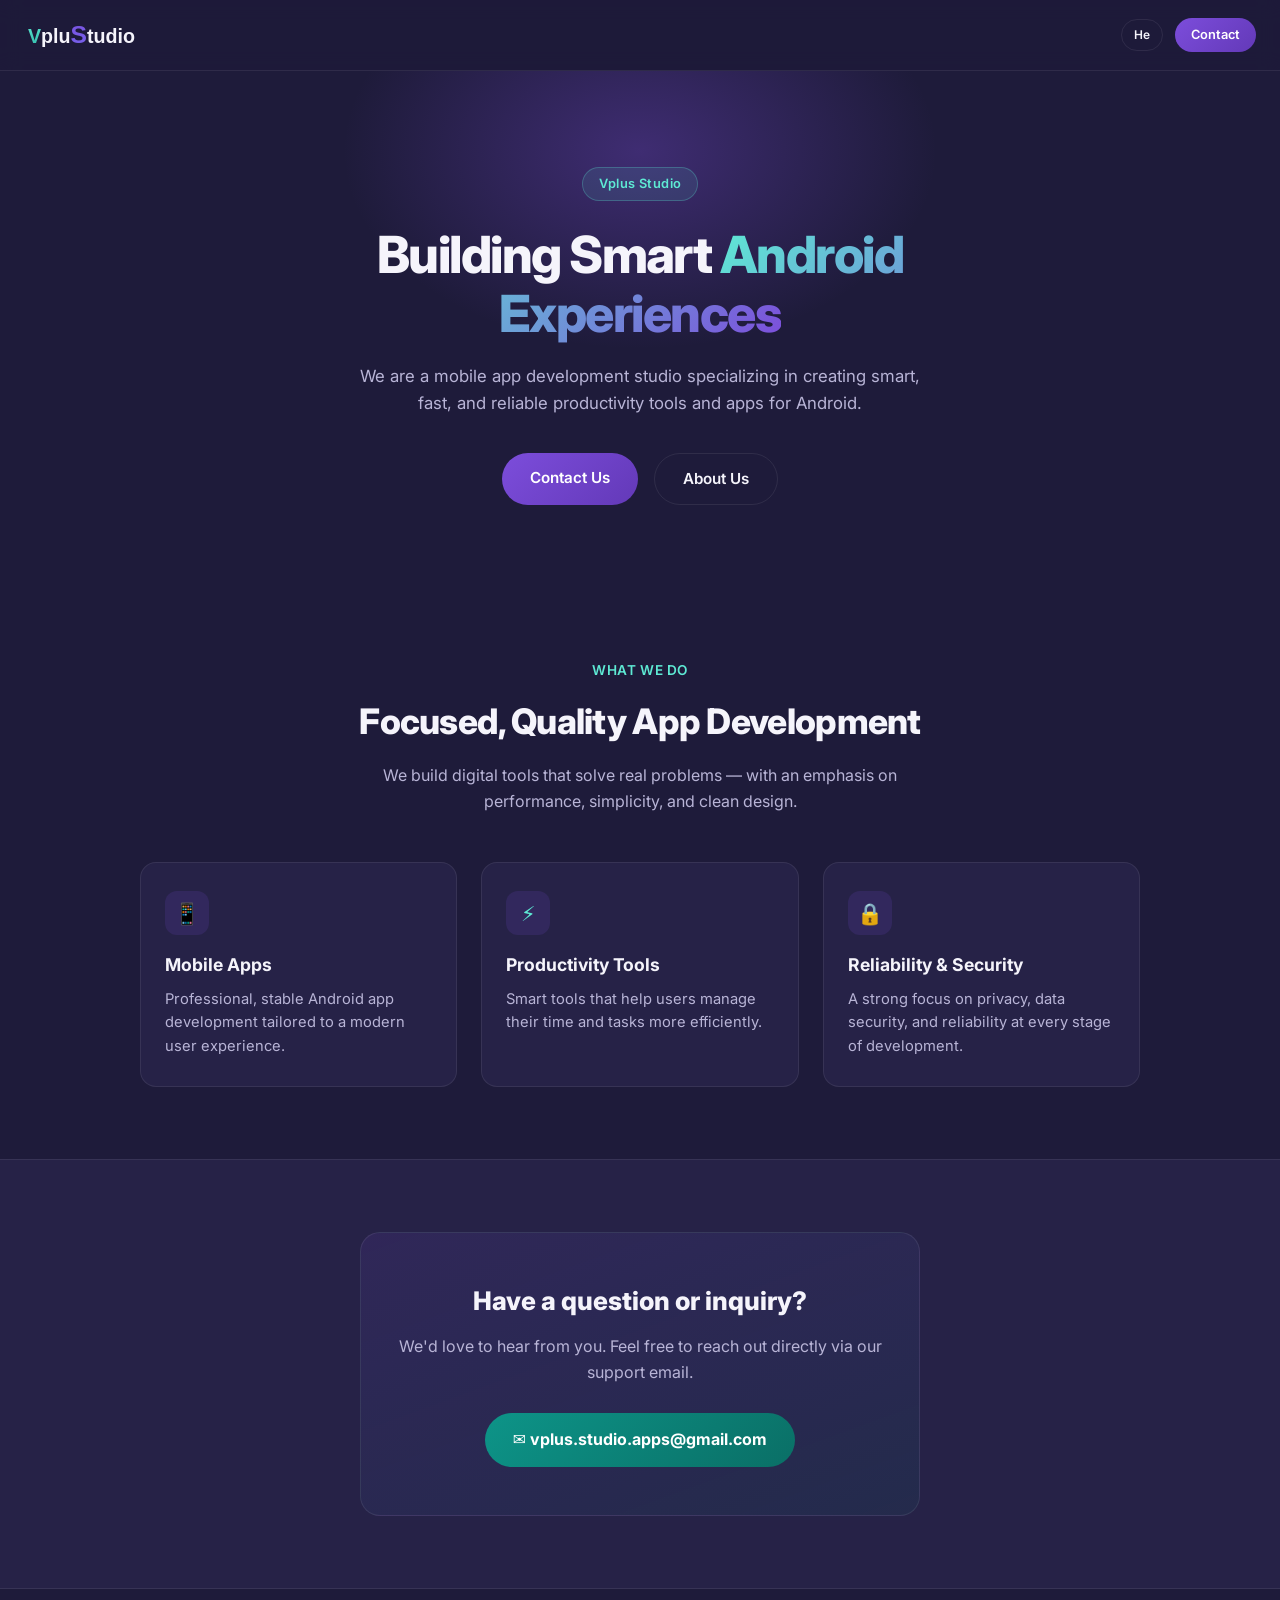
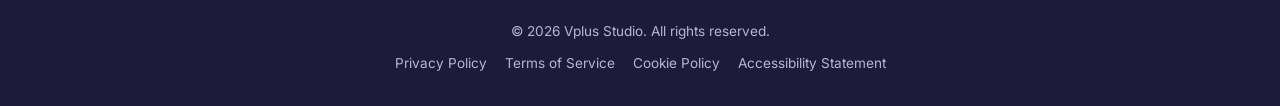
==== index.html @ 7bf59065 "fix: use ISO 639-1 two-letter code (He) for consistency with En Co-Authored-By: Claude Sonnet 5 <nor" ====
<!DOCTYPE html>
<html lang="en" dir="ltr">
<head>
<meta charset="UTF-8">
<meta name="viewport" content="width=device-width, initial-scale=1.0">
<title>Vplus Studio | Mobile App Development</title>
<meta name="description" content="Vplus Studio - We build smart, reliable Android apps and productivity tools.">
<link rel="manifest" href="manifest.json">
<meta name="theme-color" content="#1E1B3A">
<link rel="icon" type="image/png" sizes="192x192" href="icons/icon-192.png">
<link rel="preconnect" href="https://fonts.googleapis.com">
<link rel="preconnect" href="https://fonts.gstatic.com" crossorigin>
<link href="https://fonts.googleapis.com/css2?family=Inter:wght@400;500;600;700;800&display=swap" rel="stylesheet">
<style>
  :root {
    --bg: #1E1B3A;
    --bg-elevated: #262247;
    --accent-purple: #7c4ddb;
    --accent-teal: #0d9488;
    --accent-teal-light: #5eead4;
    --text-primary: #f5f4fb;
    --text-secondary: #b8b4d6;
    --border-color: rgba(255, 255, 255, 0.08);
  }

  * {
    margin: 0;
    padding: 0;
    box-sizing: border-box;
  }

  html {
    scroll-behavior: smooth;
  }

  body {
    font-family: 'Inter', system-ui, -apple-system, 'Segoe UI', Roboto, sans-serif;
    background-color: var(--bg);
    color: var(--text-primary);
    line-height: 1.6;
    -webkit-font-smoothing: antialiased;
  }

  a {
    color: inherit;
  }

  .container {
    max-width: 1100px;
    margin: 0 auto;
    padding: 0 24px;
  }

  /* Header */
  header {
    position: sticky;
    top: 0;
    z-index: 10;
    background-color: rgba(30, 27, 58, 0.85);
    backdrop-filter: blur(10px);
    border-bottom: 1px solid var(--border-color);
  }

  .header-inner {
    display: flex;
    align-items: center;
    justify-content: space-between;
    padding: 18px 24px;
  }

  .logo {
    display: flex;
    align-items: center;
  }

  .logo-img {
    display: block;
    height: 34px;
    width: auto;
  }

  nav {
    display: flex;
    align-items: center;
    gap: 12px;
  }

  nav a.nav-cta {
    display: inline-block;
    padding: 7px 16px;
    border-radius: 999px;
    background: linear-gradient(135deg, var(--accent-purple), #6339b8);
    color: #fff;
    font-weight: 600;
    font-size: 0.8rem;
    line-height: 1.5;
    text-decoration: none;
    transition: transform 0.15s ease, box-shadow 0.15s ease;
    white-space: nowrap;
  }

  nav a.nav-cta:hover {
    transform: translateY(-1px);
    box-shadow: 0 8px 20px rgba(124, 77, 219, 0.35);
  }

  .lang-toggle {
    padding: 6px 12px;
    border-radius: 999px;
    background: transparent;
    border: 1px solid var(--border-color);
    color: var(--text-primary);
    font-family: inherit;
    font-weight: 600;
    font-size: 0.75rem;
    line-height: 1.5;
    cursor: pointer;
    white-space: nowrap;
    transition: border-color 0.15s ease, color 0.15s ease;
  }

  .lang-toggle:hover {
    border-color: var(--accent-teal-light);
    color: var(--accent-teal-light);
  }

  /* Hero */
  .hero {
    padding: 96px 24px 80px;
    text-align: center;
    position: relative;
    overflow: hidden;
  }

  .hero::before {
    content: "";
    position: absolute;
    top: -120px;
    left: 50%;
    transform: translateX(-50%);
    width: 600px;
    height: 400px;
    background: radial-gradient(ellipse at center, rgba(124, 77, 219, 0.35), transparent 70%);
    pointer-events: none;
  }

  .hero-content {
    position: relative;
    max-width: 720px;
    margin: 0 auto;
  }

  .eyebrow {
    display: inline-block;
    padding: 6px 16px;
    border-radius: 999px;
    background: rgba(94, 234, 212, 0.1);
    border: 1px solid rgba(94, 234, 212, 0.25);
    color: var(--accent-teal-light);
    font-size: 0.8rem;
    font-weight: 600;
    letter-spacing: 0.03em;
    margin-bottom: 24px;
  }

  .hero h1 {
    font-size: clamp(2rem, 5vw, 3.2rem);
    font-weight: 800;
    letter-spacing: -0.03em;
    line-height: 1.15;
    margin-bottom: 20px;
  }

  .hero h1 .highlight {
    background: linear-gradient(135deg, var(--accent-teal-light), var(--accent-purple));
    -webkit-background-clip: text;
    background-clip: text;
    color: transparent;
  }

  .hero p {
    font-size: 1.05rem;
    color: var(--text-secondary);
    max-width: 560px;
    margin: 0 auto 36px;
  }

  .hero-actions {
    display: flex;
    justify-content: center;
    gap: 16px;
    flex-wrap: wrap;
  }

  .btn {
    display: inline-block;
    padding: 13px 28px;
    border-radius: 999px;
    font-weight: 600;
    font-size: 0.95rem;
    text-decoration: none;
    transition: transform 0.15s ease, box-shadow 0.15s ease, background-color 0.15s ease;
  }

  .btn-primary {
    background: linear-gradient(135deg, var(--accent-purple), #6339b8);
    color: #fff;
  }

  .btn-primary:hover {
    transform: translateY(-2px);
    box-shadow: 0 10px 24px rgba(124, 77, 219, 0.4);
  }

  .btn-secondary {
    background: transparent;
    color: var(--text-primary);
    border: 1px solid var(--border-color);
  }

  .btn-secondary:hover {
    border-color: var(--accent-teal-light);
    color: var(--accent-teal-light);
  }

  /* Sections */
  section {
    padding: 72px 24px;
  }

  .section-header {
    text-align: center;
    max-width: 600px;
    margin: 0 auto 48px;
  }

  .section-header .tag {
    color: var(--accent-teal-light);
    font-weight: 600;
    font-size: 0.85rem;
    letter-spacing: 0.04em;
    text-transform: uppercase;
  }

  .section-header h2 {
    font-size: clamp(1.6rem, 3.5vw, 2.2rem);
    font-weight: 800;
    letter-spacing: -0.02em;
    margin-top: 10px;
  }

  .section-header p {
    color: var(--text-secondary);
    margin-top: 14px;
  }

  /* Features / About */
  .features-grid {
    display: grid;
    grid-template-columns: repeat(3, 1fr);
    gap: 24px;
    max-width: 1000px;
    margin: 0 auto;
  }

  .feature-card {
    background: var(--bg-elevated);
    border: 1px solid var(--border-color);
    border-radius: 16px;
    padding: 28px 24px;
    transition: transform 0.2s ease, border-color 0.2s ease;
  }

  .feature-card:hover {
    transform: translateY(-4px);
    border-color: rgba(124, 77, 219, 0.4);
  }

  .feature-icon {
    width: 44px;
    height: 44px;
    border-radius: 12px;
    display: flex;
    align-items: center;
    justify-content: center;
    background: rgba(124, 77, 219, 0.15);
    color: var(--accent-teal-light);
    font-size: 1.3rem;
    margin-bottom: 16px;
  }

  .feature-card h3 {
    font-size: 1.1rem;
    font-weight: 700;
    margin-bottom: 8px;
  }

  .feature-card p {
    color: var(--text-secondary);
    font-size: 0.92rem;
  }

  /* Contact */
  .contact {
    background: var(--bg-elevated);
    border-top: 1px solid var(--border-color);
    border-bottom: 1px solid var(--border-color);
  }

  .contact-card {
    max-width: 560px;
    margin: 0 auto;
    text-align: center;
    background: linear-gradient(160deg, rgba(124, 77, 219, 0.12), rgba(13, 148, 136, 0.08));
    border: 1px solid var(--border-color);
    border-radius: 20px;
    padding: 48px 32px;
  }

  .contact-card h2 {
    font-size: 1.6rem;
    font-weight: 800;
    margin-bottom: 12px;
  }

  .contact-card p {
    color: var(--text-secondary);
    margin-bottom: 28px;
  }

  .email-link {
    display: inline-flex;
    align-items: center;
    justify-content: center;
    gap: 10px;
    max-width: 100%;
    padding: 14px 28px;
    border-radius: 999px;
    background: linear-gradient(135deg, var(--accent-teal), #0a6f66);
    color: #fff;
    font-weight: 700;
    font-size: 1rem;
    text-decoration: none;
    text-align: center;
    direction: ltr;
    unicode-bidi: isolate;
    overflow-wrap: anywhere;
    transition: transform 0.15s ease, box-shadow 0.15s ease;
  }

  .email-link:hover {
    transform: translateY(-2px);
    box-shadow: 0 10px 24px rgba(13, 148, 136, 0.4);
  }

  /* Footer */
  footer {
    padding: 32px 24px;
    text-align: center;
    color: var(--text-secondary);
    font-size: 0.85rem;
  }

  footer .footer-links {
    margin-top: 10px;
    display: flex;
    justify-content: center;
    gap: 18px;
    flex-wrap: wrap;
  }

  footer a {
    color: var(--text-secondary);
    text-decoration: none;
  }

  footer a:hover {
    color: var(--accent-teal-light);
  }

  /* Mobile */
  @media (max-width: 720px) {
    .features-grid {
      grid-template-columns: 1fr;
    }

    .hero {
      padding: 72px 20px 56px;
    }

    section {
      padding: 56px 20px;
    }

    .contact-card {
      padding: 36px 22px;
    }
  }

  @media (max-width: 400px) {
    .header-inner {
      flex-direction: column;
      align-items: center;
      gap: 10px;
      padding: 14px 16px;
    }

    .logo-img {
      height: 42px;
    }
  }
</style>
</head>
<body>

  <header>
    <div class="header-inner">
      <div class="logo">
        <img class="logo-img" src="assets/vplus-studio-wordmark-dark.svg" alt="Vplus Studio">
      </div>
      <nav>
        <button type="button" class="lang-toggle" id="langToggle" onclick="toggleLang()">He</button>
        <a class="nav-cta" data-i18n="navCta" href="mailto:vplus.studio.apps@gmail.com">Contact</a>
      </nav>
    </div>
  </header>

  <main>
    <section class="hero">
      <div class="hero-content">
        <span class="eyebrow" data-i18n="heroEyebrow">Vplus Studio</span>
        <h1><span data-i18n="heroTitleStart">Building Smart</span> <span class="highlight" data-i18n="heroTitleHighlight">Android Experiences</span></h1>
        <p data-i18n="heroText">
          We are a mobile app development studio specializing in creating smart, fast,
          and reliable productivity tools and apps for Android.
        </p>
        <div class="hero-actions">
          <a class="btn btn-primary" data-i18n="heroPrimaryBtn" href="mailto:vplus.studio.apps@gmail.com">Contact Us</a>
          <a class="btn btn-secondary" data-i18n="heroSecondaryBtn" href="#about">About Us</a>
        </div>
      </div>
    </section>

    <section id="about">
      <div class="section-header">
        <span class="tag" data-i18n="aboutTag">What We Do</span>
        <h2 data-i18n="aboutTitle">Focused, Quality App Development</h2>
        <p data-i18n="aboutText">We build digital tools that solve real problems — with an emphasis on performance, simplicity, and clean design.</p>
      </div>
      <div class="features-grid">
        <div class="feature-card">
          <div class="feature-icon">📱</div>
          <h3 data-i18n="feature1Title">Mobile Apps</h3>
          <p data-i18n="feature1Text">Professional, stable Android app development tailored to a modern user experience.</p>
        </div>
        <div class="feature-card">
          <div class="feature-icon">⚡</div>
          <h3 data-i18n="feature2Title">Productivity Tools</h3>
          <p data-i18n="feature2Text">Smart tools that help users manage their time and tasks more efficiently.</p>
        </div>
        <div class="feature-card">
          <div class="feature-icon">🔒</div>
          <h3 data-i18n="feature3Title">Reliability &amp; Security</h3>
          <p data-i18n="feature3Text">A strong focus on privacy, data security, and reliability at every stage of development.</p>
        </div>
      </div>
    </section>

    <section class="contact" id="contact">
      <div class="contact-card">
        <h2 data-i18n="contactTitle">Have a question or inquiry?</h2>
        <p data-i18n="contactText">We'd love to hear from you. Feel free to reach out directly via our support email.</p>
        <a class="email-link" href="mailto:vplus.studio.apps@gmail.com">
          ✉️ vplus.studio.apps@gmail.com
        </a>
      </div>
    </section>
  </main>

  <footer>
    <div data-i18n="footerText">© 2026 Vplus Studio. All rights reserved.</div>
    <div class="footer-links">
      <a data-i18n="footerPrivacy" data-href-en="docs/legal/en/privacy-policy.html" data-href-he="docs/legal/privacy-policy.html" href="docs/legal/en/privacy-policy.html">Privacy Policy</a>
      <a data-i18n="footerTerms" data-href-en="docs/legal/en/terms-of-service.html" data-href-he="docs/legal/terms-of-service.html" href="docs/legal/en/terms-of-service.html">Terms of Service</a>
      <a data-i18n="footerCookies" data-href-en="docs/legal/en/cookie-policy.html" data-href-he="docs/legal/cookie-policy.html" href="docs/legal/en/cookie-policy.html">Cookie Policy</a>
      <a data-i18n="footerAccessibility" data-href-en="docs/legal/en/accessibility-statement.html" data-href-he="docs/legal/accessibility-statement.html" href="docs/legal/en/accessibility-statement.html">Accessibility Statement</a>
    </div>
  </footer>

  <script>
    (function () {
      var translations = {
        en: {
          navCta: "Contact",
          heroEyebrow: "Vplus Studio",
          heroTitleStart: "Building Smart",
          heroTitleHighlight: "Android Experiences",
          heroText: "We are a mobile app development studio specializing in creating smart, fast, and reliable productivity tools and apps for Android.",
          heroPrimaryBtn: "Contact Us",
          heroSecondaryBtn: "About Us",
          aboutTag: "What We Do",
          aboutTitle: "Focused, Quality App Development",
          aboutText: "We build digital tools that solve real problems — with an emphasis on performance, simplicity, and clean design.",
          feature1Title: "Mobile Apps",
          feature1Text: "Professional, stable Android app development tailored to a modern user experience.",
          feature2Title: "Productivity Tools",
          feature2Text: "Smart tools that help users manage their time and tasks more efficiently.",
          feature3Title: "Reliability & Security",
          feature3Text: "A strong focus on privacy, data security, and reliability at every stage of development.",
          contactTitle: "Have a question or inquiry?",
          contactText: "We'd love to hear from you. Feel free to reach out directly via our support email.",
          footerText: "© 2026 Vplus Studio. All rights reserved.",
          footerPrivacy: "Privacy Policy",
          footerTerms: "Terms of Service",
          footerCookies: "Cookie Policy",
          footerAccessibility: "Accessibility Statement",
          langToggleLabel: "He"
        },
        he: {
          navCta: "צור קשר",
          heroEyebrow: "Vplus Studio",
          heroTitleStart: "בונים חוויות",
          heroTitleHighlight: "אנדרואיד חכמות",
          heroText: "אנחנו סטודיו פיתוח אפליקציות המתמחה ביצירת אפליקציות מובייל וכלי פרודוקטיביות חכמים, מהירים ואמינים עבור מערכת Android.",
          heroPrimaryBtn: "דברו איתנו",
          heroSecondaryBtn: "קצת עלינו",
          aboutTag: "מה אנחנו עושים",
          aboutTitle: "פיתוח אפליקציות ממוקד ואיכותי",
          aboutText: "אנחנו בונים כלים דיגיטליים שפותרים בעיות אמיתיות - בדגש על ביצועים, פשטות ועיצוב נקי.",
          feature1Title: "אפליקציות מובייל",
          feature1Text: "פיתוח אפליקציות Android מקצועיות, יציבות ומותאמות לחוויית משתמש מודרנית.",
          feature2Title: "כלי פרודוקטיביות",
          feature2Text: "כלים חכמים שעוזרים למשתמשים לנהל את הזמן והמשימות שלהם בצורה יעילה יותר.",
          feature3Title: "אמינות ואבטחה",
          feature3Text: "שימת דגש על פרטיות, אבטחת מידע ואמינות בכל שלב בפיתוח המוצר.",
          contactTitle: "יש לכם שאלה או פנייה?",
          contactText: "נשמח לשמוע מכם. ניתן לפנות אלינו ישירות במייל התמיכה שלנו.",
          footerText: "© 2026 Vplus Studio. All rights reserved.",
          footerPrivacy: "מדיניות פרטיות",
          footerTerms: "תנאי שימוש",
          footerCookies: "מדיניות עוגיות",
          footerAccessibility: "הצהרת נגישות",
          langToggleLabel: "En"
        }
      };

      function applyLang(lang) {
        var dict = translations[lang] || translations.en;
        document.documentElement.lang = lang;
        document.documentElement.dir = lang === "he" ? "rtl" : "ltr";
        document.documentElement.setAttribute("data-current-lang", lang);

        document.querySelectorAll("[data-i18n]").forEach(function (el) {
          var key = el.getAttribute("data-i18n");
          if (dict[key] !== undefined) {
            el.textContent = dict[key];
          }
        });

        document.querySelectorAll("[data-href-en][data-href-he]").forEach(function (el) {
          el.setAttribute("href", el.getAttribute(lang === "he" ? "data-href-he" : "data-href-en"));
        });

        var toggleBtn = document.getElementById("langToggle");
        if (toggleBtn) {
          toggleBtn.textContent = dict.langToggleLabel;
        }

        try {
          localStorage.setItem("vplus-lang", lang);
        } catch (e) {}
      }

      function getInitialLang() {
        try {
          var saved = localStorage.getItem("vplus-lang");
          if (saved === "en" || saved === "he") return saved;
        } catch (e) {}
        return "en";
      }

      window.toggleLang = function () {
        var current = document.documentElement.getAttribute("data-current-lang") || "en";
        applyLang(current === "en" ? "he" : "en");
      };

      applyLang(getInitialLang());
    })();
  </script>

</body>
</html>
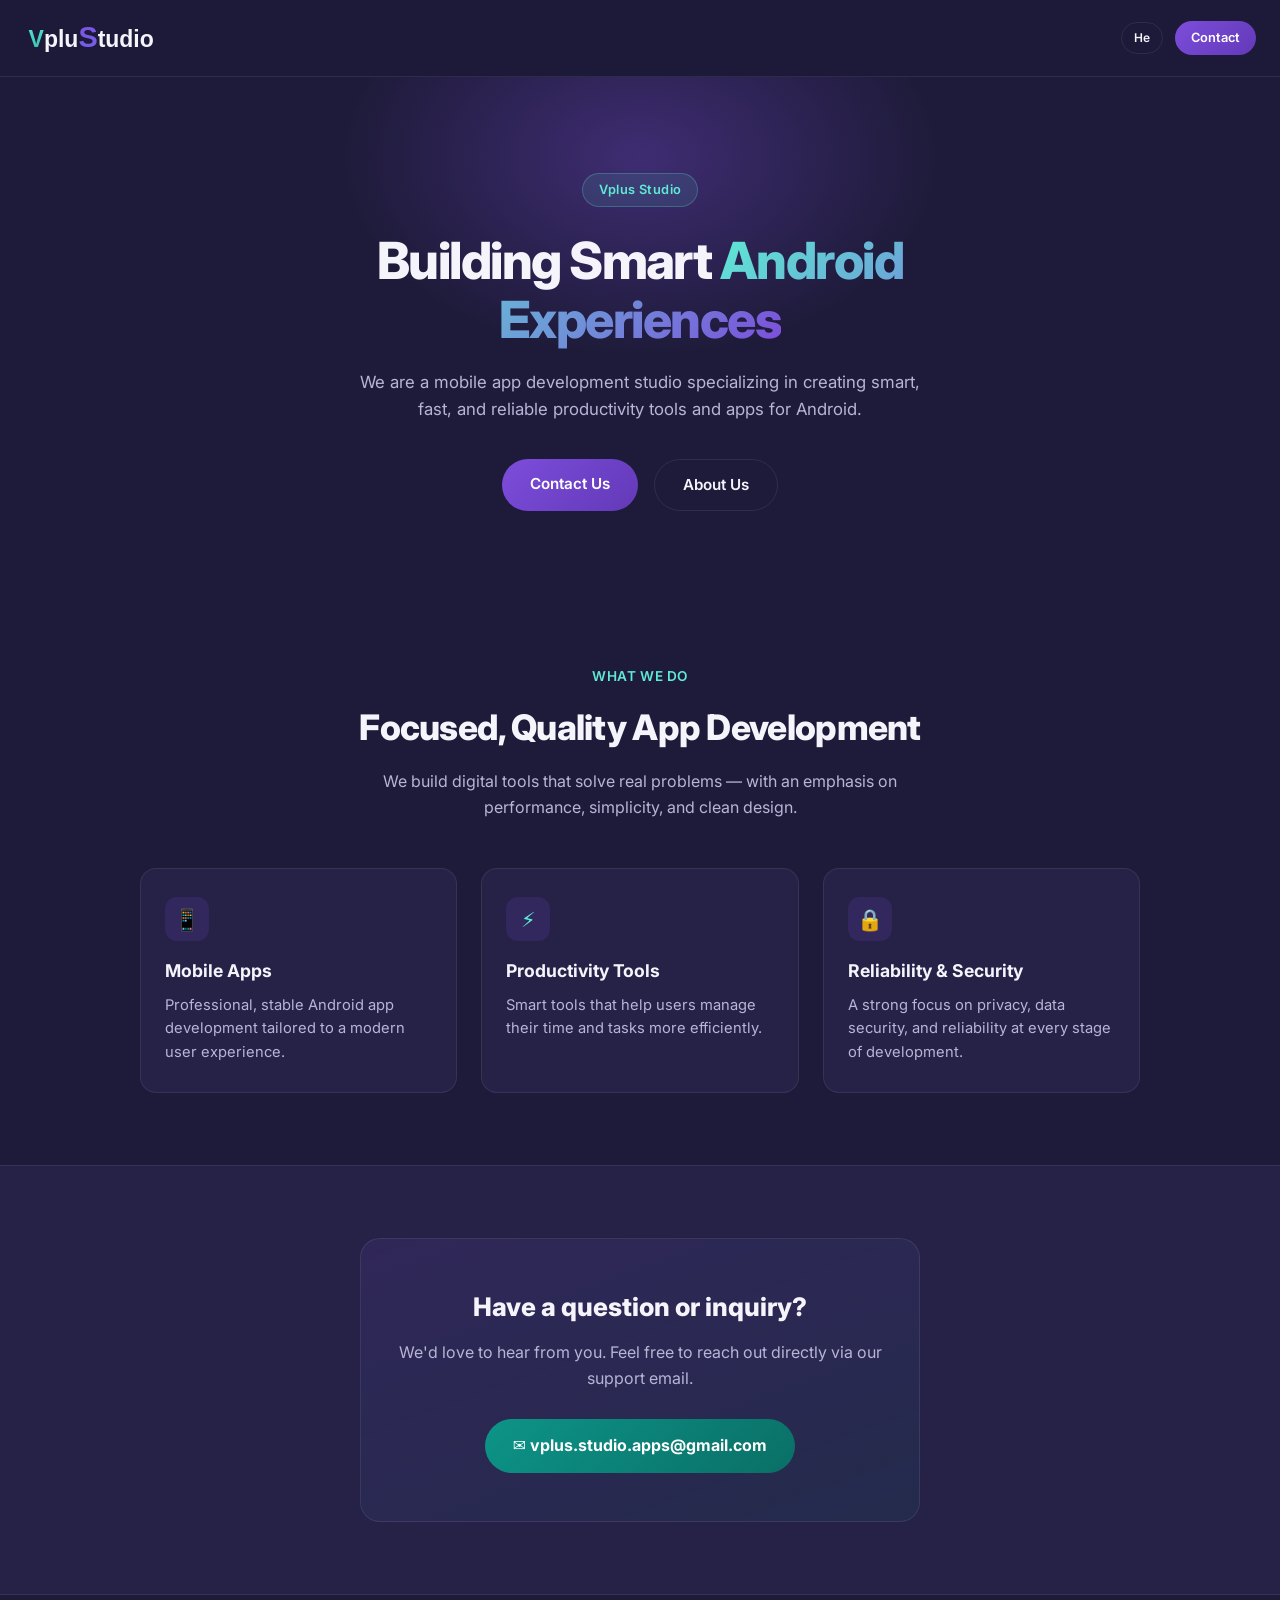
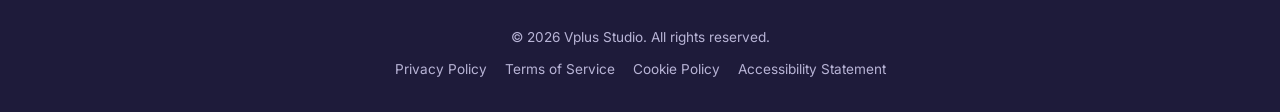
==== commit 43d26c2a: "feat: enlarge header logo further for stronger brand presence Co-Authored-By: Claude Sonnet 5 <norep" ====
--- a/index.html
+++ b/index.html
@@ -75,7 +75,7 @@
 
   .logo-img {
     display: block;
-    height: 34px;
+    height: 40px;
     width: auto;
   }
 
@@ -406,7 +406,7 @@
     }
 
     .logo-img {
-      height: 42px;
+      height: 50px;
     }
   }
 </style>
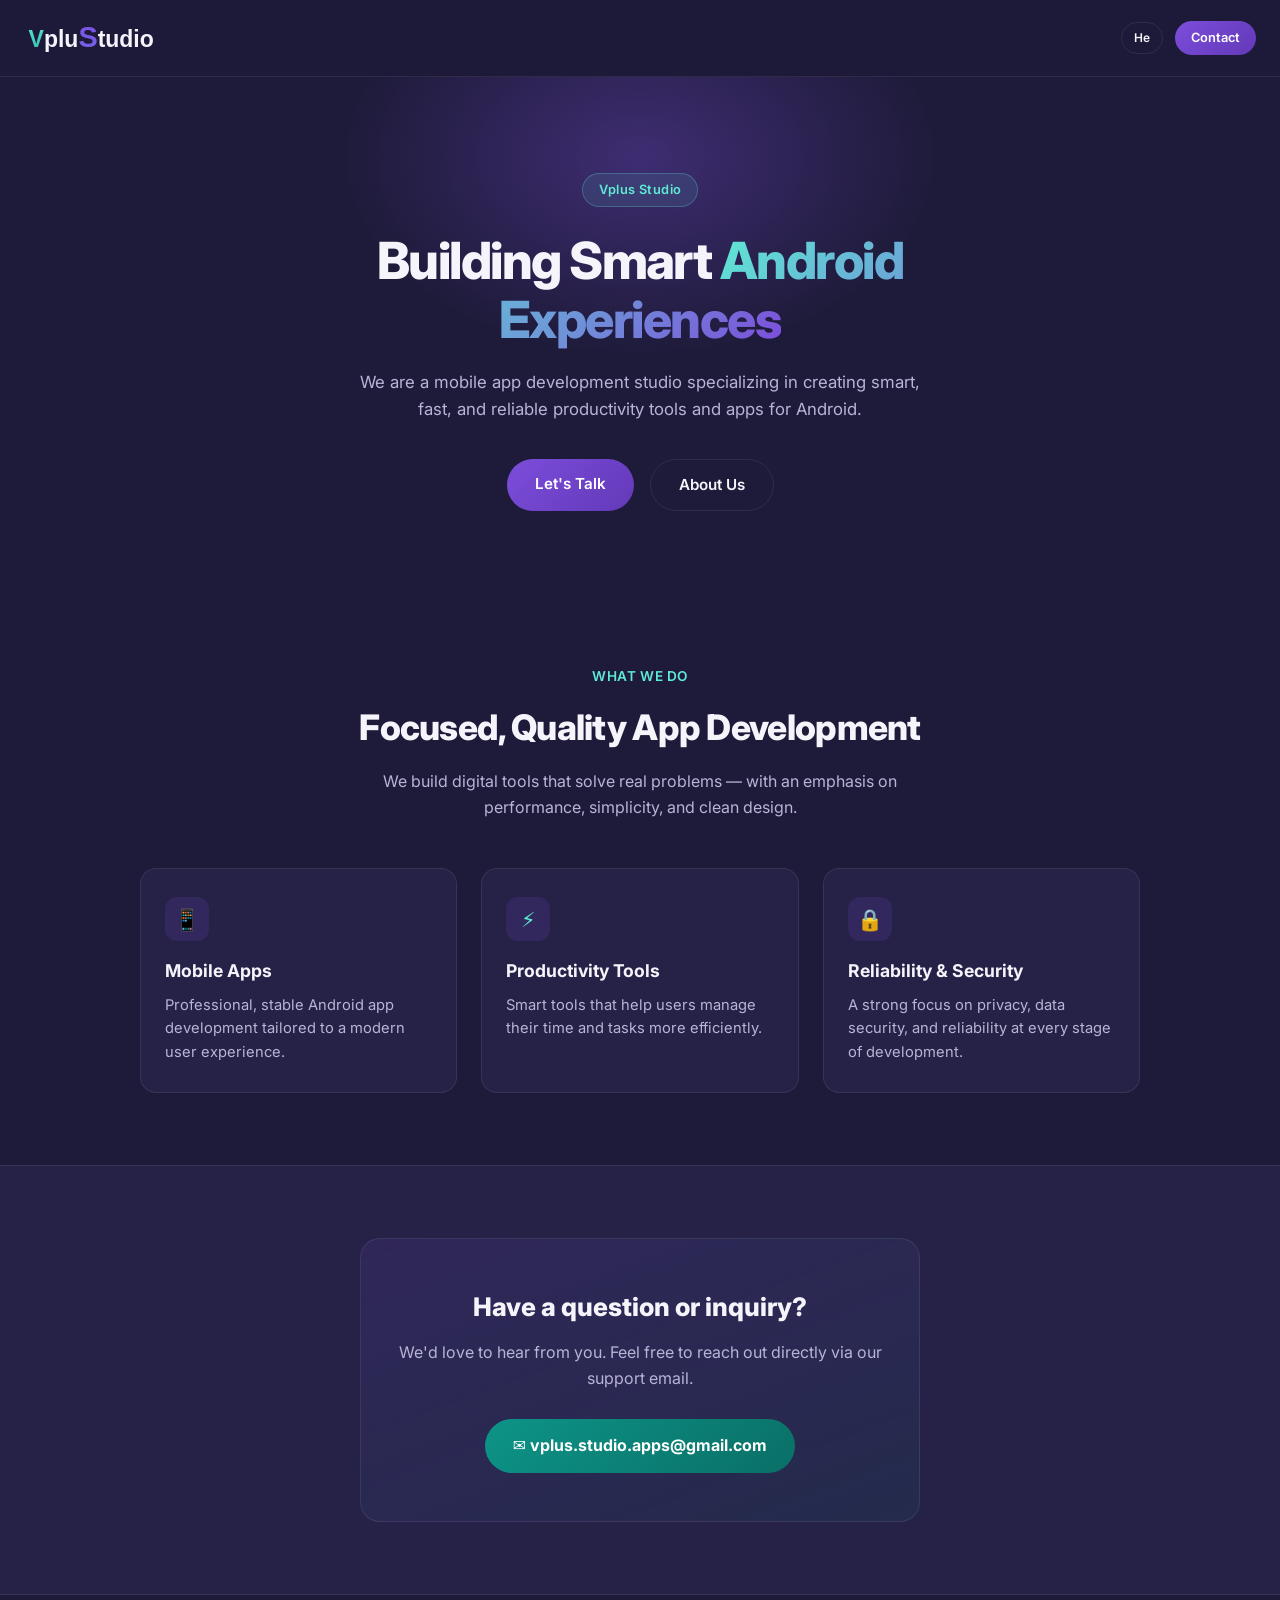
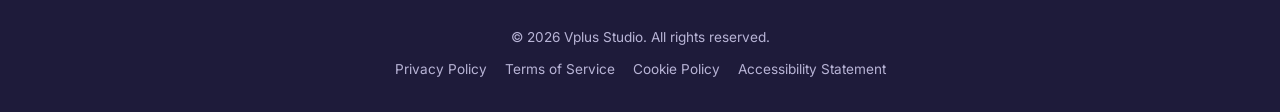
==== commit c9cf3bec: "fix: differentiate hero CTA text from header nav button in English Co-Authored-By: Claude Sonnet 5 <" ====
--- a/index.html
+++ b/index.html
@@ -435,7 +435,7 @@
           and reliable productivity tools and apps for Android.
         </p>
         <div class="hero-actions">
-          <a class="btn btn-primary" data-i18n="heroPrimaryBtn" href="mailto:vplus.studio.apps@gmail.com">Contact Us</a>
+          <a class="btn btn-primary" data-i18n="heroPrimaryBtn" href="mailto:vplus.studio.apps@gmail.com">Let's Talk</a>
           <a class="btn btn-secondary" data-i18n="heroSecondaryBtn" href="#about">About Us</a>
         </div>
       </div>
@@ -496,7 +496,7 @@
           heroTitleStart: "Building Smart",
           heroTitleHighlight: "Android Experiences",
           heroText: "We are a mobile app development studio specializing in creating smart, fast, and reliable productivity tools and apps for Android.",
-          heroPrimaryBtn: "Contact Us",
+          heroPrimaryBtn: "Let's Talk",
           heroSecondaryBtn: "About Us",
           aboutTag: "What We Do",
           aboutTitle: "Focused, Quality App Development",
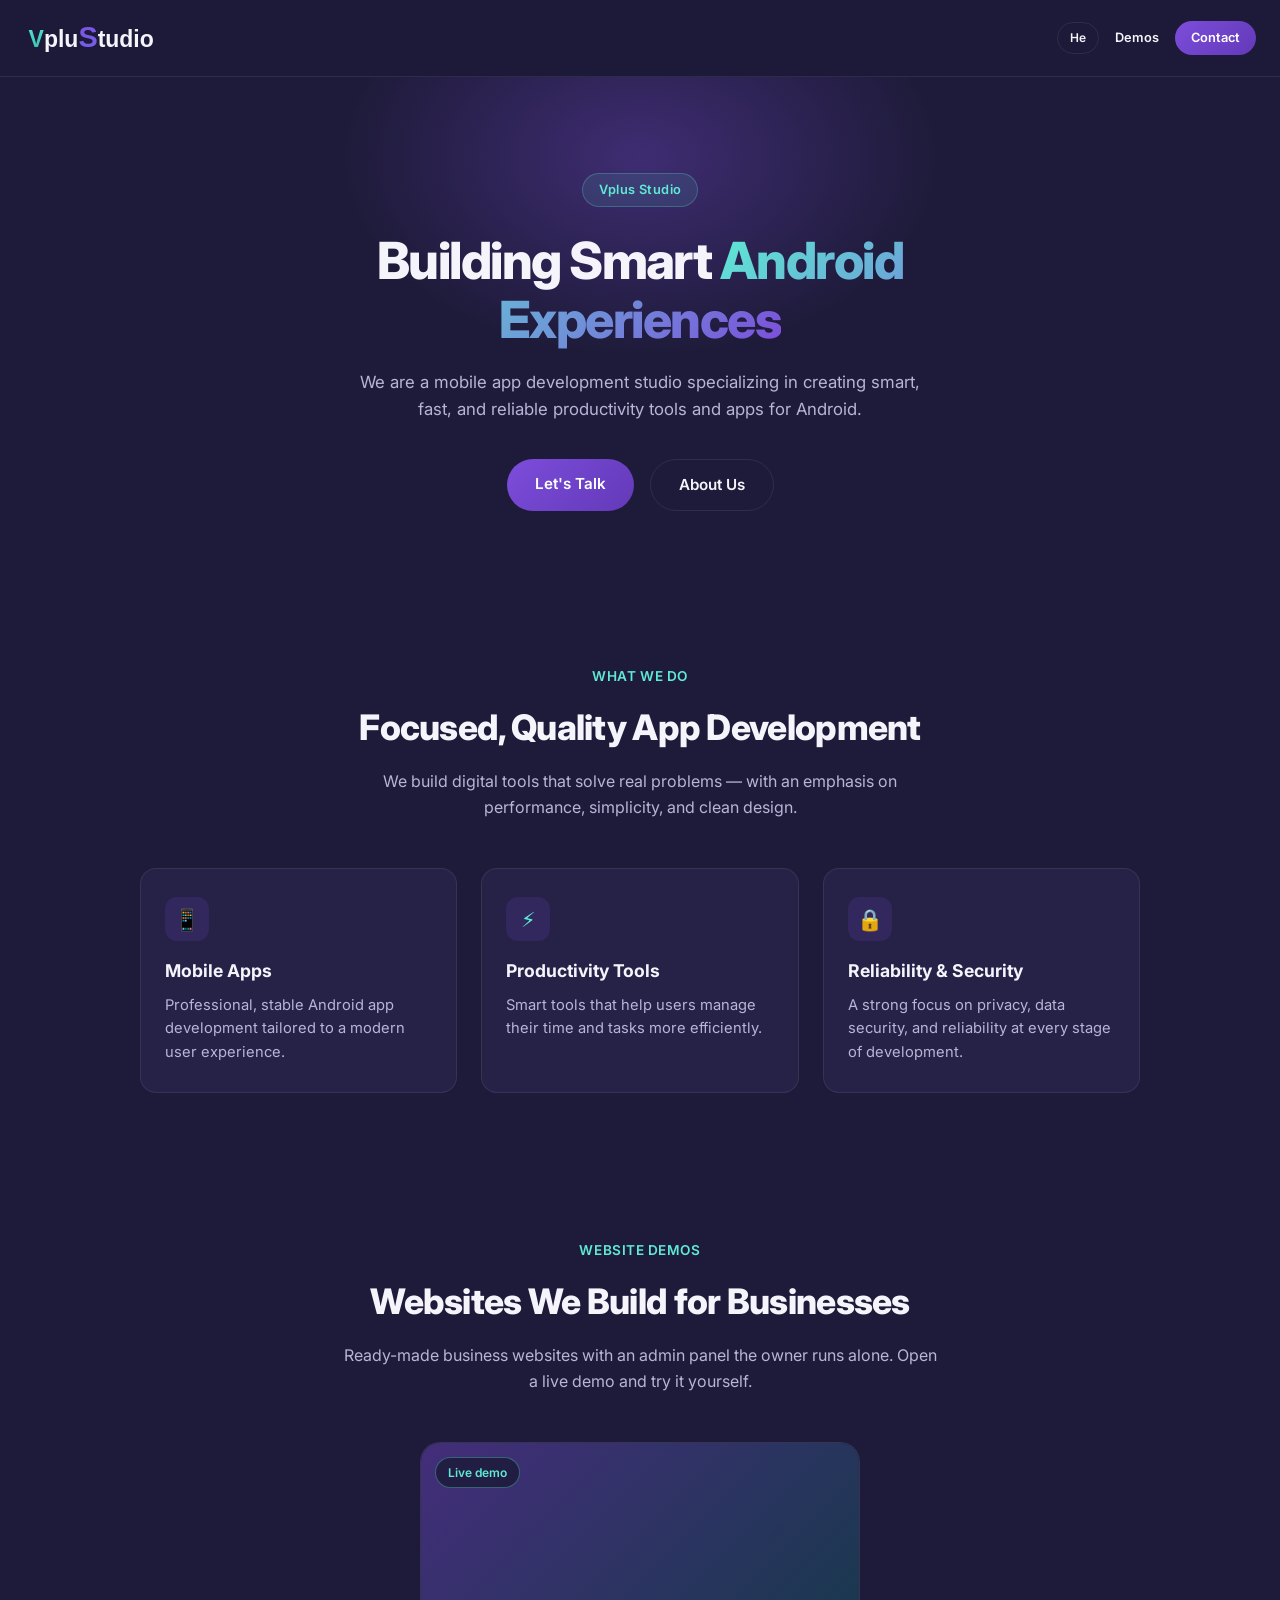
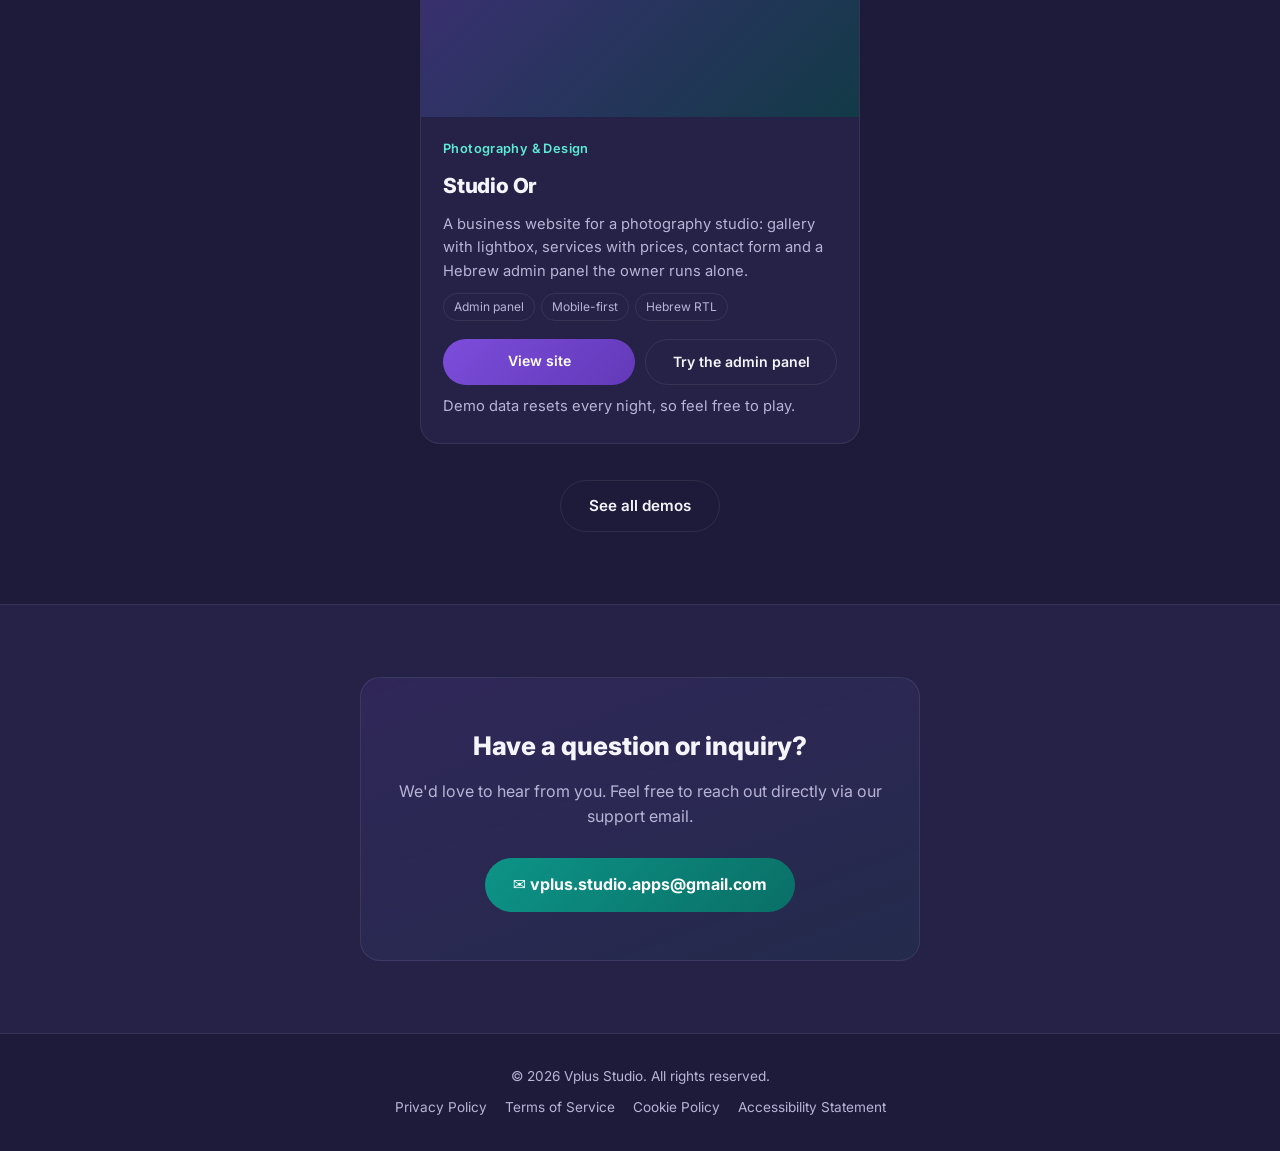
==== commit effa2103: "feat: add website demos page and homepage demos section - demos.html (/demos): bilingual page listin" ====
--- a/index.html
+++ b/index.html
@@ -11,405 +11,8 @@
 <link rel="preconnect" href="https://fonts.googleapis.com">
 <link rel="preconnect" href="https://fonts.gstatic.com" crossorigin>
 <link href="https://fonts.googleapis.com/css2?family=Inter:wght@400;500;600;700;800&display=swap" rel="stylesheet">
-<style>
-  :root {
-    --bg: #1E1B3A;
-    --bg-elevated: #262247;
-    --accent-purple: #7c4ddb;
-    --accent-teal: #0d9488;
-    --accent-teal-light: #5eead4;
-    --text-primary: #f5f4fb;
-    --text-secondary: #b8b4d6;
-    --border-color: rgba(255, 255, 255, 0.08);
-  }
-
-  * {
-    margin: 0;
-    padding: 0;
-    box-sizing: border-box;
-  }
-
-  html {
-    scroll-behavior: smooth;
-  }
-
-  body {
-    font-family: 'Inter', system-ui, -apple-system, 'Segoe UI', Roboto, sans-serif;
-    background-color: var(--bg);
-    color: var(--text-primary);
-    line-height: 1.6;
-    -webkit-font-smoothing: antialiased;
-  }
-
-  a {
-    color: inherit;
-  }
-
-  .container {
-    max-width: 1100px;
-    margin: 0 auto;
-    padding: 0 24px;
-  }
-
-  /* Header */
-  header {
-    position: sticky;
-    top: 0;
-    z-index: 10;
-    background-color: rgba(30, 27, 58, 0.85);
-    backdrop-filter: blur(10px);
-    border-bottom: 1px solid var(--border-color);
-  }
-
-  .header-inner {
-    display: flex;
-    align-items: center;
-    justify-content: space-between;
-    padding: 18px 24px;
-  }
-
-  .logo {
-    display: flex;
-    align-items: center;
-  }
-
-  .logo-img {
-    display: block;
-    height: 40px;
-    width: auto;
-  }
-
-  nav {
-    display: flex;
-    align-items: center;
-    gap: 12px;
-  }
-
-  nav a.nav-cta {
-    display: inline-block;
-    padding: 7px 16px;
-    border-radius: 999px;
-    background: linear-gradient(135deg, var(--accent-purple), #6339b8);
-    color: #fff;
-    font-weight: 600;
-    font-size: 0.8rem;
-    line-height: 1.5;
-    text-decoration: none;
-    transition: transform 0.15s ease, box-shadow 0.15s ease;
-    white-space: nowrap;
-  }
-
-  nav a.nav-cta:hover {
-    transform: translateY(-1px);
-    box-shadow: 0 8px 20px rgba(124, 77, 219, 0.35);
-  }
-
-  .lang-toggle {
-    padding: 6px 12px;
-    border-radius: 999px;
-    background: transparent;
-    border: 1px solid var(--border-color);
-    color: var(--text-primary);
-    font-family: inherit;
-    font-weight: 600;
-    font-size: 0.75rem;
-    line-height: 1.5;
-    cursor: pointer;
-    white-space: nowrap;
-    transition: border-color 0.15s ease, color 0.15s ease;
-  }
-
-  .lang-toggle:hover {
-    border-color: var(--accent-teal-light);
-    color: var(--accent-teal-light);
-  }
-
-  /* Hero */
-  .hero {
-    padding: 96px 24px 80px;
-    text-align: center;
-    position: relative;
-    overflow: hidden;
-  }
-
-  .hero::before {
-    content: "";
-    position: absolute;
-    top: -120px;
-    left: 50%;
-    transform: translateX(-50%);
-    width: 600px;
-    height: 400px;
-    background: radial-gradient(ellipse at center, rgba(124, 77, 219, 0.35), transparent 70%);
-    pointer-events: none;
-  }
-
-  .hero-content {
-    position: relative;
-    max-width: 720px;
-    margin: 0 auto;
-  }
-
-  .eyebrow {
-    display: inline-block;
-    padding: 6px 16px;
-    border-radius: 999px;
-    background: rgba(94, 234, 212, 0.1);
-    border: 1px solid rgba(94, 234, 212, 0.25);
-    color: var(--accent-teal-light);
-    font-size: 0.8rem;
-    font-weight: 600;
-    letter-spacing: 0.03em;
-    margin-bottom: 24px;
-  }
-
-  .hero h1 {
-    font-size: clamp(2rem, 5vw, 3.2rem);
-    font-weight: 800;
-    letter-spacing: -0.03em;
-    line-height: 1.15;
-    margin-bottom: 20px;
-  }
-
-  .hero h1 .highlight {
-    background: linear-gradient(135deg, var(--accent-teal-light), var(--accent-purple));
-    -webkit-background-clip: text;
-    background-clip: text;
-    color: transparent;
-  }
-
-  .hero p {
-    font-size: 1.05rem;
-    color: var(--text-secondary);
-    max-width: 560px;
-    margin: 0 auto 36px;
-  }
-
-  .hero-actions {
-    display: flex;
-    justify-content: center;
-    gap: 16px;
-    flex-wrap: wrap;
-  }
-
-  .btn {
-    display: inline-block;
-    padding: 13px 28px;
-    border-radius: 999px;
-    font-weight: 600;
-    font-size: 0.95rem;
-    text-decoration: none;
-    transition: transform 0.15s ease, box-shadow 0.15s ease, background-color 0.15s ease;
-  }
-
-  .btn-primary {
-    background: linear-gradient(135deg, var(--accent-purple), #6339b8);
-    color: #fff;
-  }
-
-  .btn-primary:hover {
-    transform: translateY(-2px);
-    box-shadow: 0 10px 24px rgba(124, 77, 219, 0.4);
-  }
-
-  .btn-secondary {
-    background: transparent;
-    color: var(--text-primary);
-    border: 1px solid var(--border-color);
-  }
-
-  .btn-secondary:hover {
-    border-color: var(--accent-teal-light);
-    color: var(--accent-teal-light);
-  }
-
-  /* Sections */
-  section {
-    padding: 72px 24px;
-  }
-
-  .section-header {
-    text-align: center;
-    max-width: 600px;
-    margin: 0 auto 48px;
-  }
-
-  .section-header .tag {
-    color: var(--accent-teal-light);
-    font-weight: 600;
-    font-size: 0.85rem;
-    letter-spacing: 0.04em;
-    text-transform: uppercase;
-  }
-
-  .section-header h2 {
-    font-size: clamp(1.6rem, 3.5vw, 2.2rem);
-    font-weight: 800;
-    letter-spacing: -0.02em;
-    margin-top: 10px;
-  }
-
-  .section-header p {
-    color: var(--text-secondary);
-    margin-top: 14px;
-  }
-
-  /* Features / About */
-  .features-grid {
-    display: grid;
-    grid-template-columns: repeat(3, 1fr);
-    gap: 24px;
-    max-width: 1000px;
-    margin: 0 auto;
-  }
-
-  .feature-card {
-    background: var(--bg-elevated);
-    border: 1px solid var(--border-color);
-    border-radius: 16px;
-    padding: 28px 24px;
-    transition: transform 0.2s ease, border-color 0.2s ease;
-  }
-
-  .feature-card:hover {
-    transform: translateY(-4px);
-    border-color: rgba(124, 77, 219, 0.4);
-  }
-
-  .feature-icon {
-    width: 44px;
-    height: 44px;
-    border-radius: 12px;
-    display: flex;
-    align-items: center;
-    justify-content: center;
-    background: rgba(124, 77, 219, 0.15);
-    color: var(--accent-teal-light);
-    font-size: 1.3rem;
-    margin-bottom: 16px;
-  }
-
-  .feature-card h3 {
-    font-size: 1.1rem;
-    font-weight: 700;
-    margin-bottom: 8px;
-  }
-
-  .feature-card p {
-    color: var(--text-secondary);
-    font-size: 0.92rem;
-  }
-
-  /* Contact */
-  .contact {
-    background: var(--bg-elevated);
-    border-top: 1px solid var(--border-color);
-    border-bottom: 1px solid var(--border-color);
-  }
-
-  .contact-card {
-    max-width: 560px;
-    margin: 0 auto;
-    text-align: center;
-    background: linear-gradient(160deg, rgba(124, 77, 219, 0.12), rgba(13, 148, 136, 0.08));
-    border: 1px solid var(--border-color);
-    border-radius: 20px;
-    padding: 48px 32px;
-  }
-
-  .contact-card h2 {
-    font-size: 1.6rem;
-    font-weight: 800;
-    margin-bottom: 12px;
-  }
-
-  .contact-card p {
-    color: var(--text-secondary);
-    margin-bottom: 28px;
-  }
-
-  .email-link {
-    display: inline-flex;
-    align-items: center;
-    justify-content: center;
-    gap: 10px;
-    max-width: 100%;
-    padding: 14px 28px;
-    border-radius: 999px;
-    background: linear-gradient(135deg, var(--accent-teal), #0a6f66);
-    color: #fff;
-    font-weight: 700;
-    font-size: 1rem;
-    text-decoration: none;
-    text-align: center;
-    direction: ltr;
-    unicode-bidi: isolate;
-    overflow-wrap: anywhere;
-    transition: transform 0.15s ease, box-shadow 0.15s ease;
-  }
-
-  .email-link:hover {
-    transform: translateY(-2px);
-    box-shadow: 0 10px 24px rgba(13, 148, 136, 0.4);
-  }
-
-  /* Footer */
-  footer {
-    padding: 32px 24px;
-    text-align: center;
-    color: var(--text-secondary);
-    font-size: 0.85rem;
-  }
-
-  footer .footer-links {
-    margin-top: 10px;
-    display: flex;
-    justify-content: center;
-    gap: 18px;
-    flex-wrap: wrap;
-  }
-
-  footer a {
-    color: var(--text-secondary);
-    text-decoration: none;
-  }
-
-  footer a:hover {
-    color: var(--accent-teal-light);
-  }
-
-  /* Mobile */
-  @media (max-width: 720px) {
-    .features-grid {
-      grid-template-columns: 1fr;
-    }
-
-    .hero {
-      padding: 72px 20px 56px;
-    }
-
-    section {
-      padding: 56px 20px;
-    }
-
-    .contact-card {
-      padding: 36px 22px;
-    }
-  }
-
-  @media (max-width: 400px) {
-    .header-inner {
-      flex-direction: column;
-      align-items: center;
-      gap: 10px;
-      padding: 14px 16px;
-    }
-
-    .logo-img {
-      height: 50px;
-    }
-  }
-</style>
+<link rel="stylesheet" href="assets/site.css">
+<link rel="stylesheet" href="assets/demos.css">
 </head>
 <body>
 
@@ -420,6 +23,7 @@
       </div>
       <nav>
         <button type="button" class="lang-toggle" id="langToggle" onclick="toggleLang()">He</button>
+        <a class="nav-link" data-i18n="navDemos" href="demos.html">Demos</a>
         <a class="nav-cta" data-i18n="navCta" href="mailto:vplus.studio.apps@gmail.com">Contact</a>
       </nav>
     </div>
@@ -463,6 +67,18 @@
           <h3 data-i18n="feature3Title">Reliability &amp; Security</h3>
           <p data-i18n="feature3Text">A strong focus on privacy, data security, and reliability at every stage of development.</p>
         </div>
+      </div>
+    </section>
+
+    <section id="demos">
+      <div class="section-header">
+        <span class="tag" data-i18n="demosTag">Website Demos</span>
+        <h2 data-i18n="demosTitle">Websites We Build for Businesses</h2>
+        <p data-i18n="demosText">Ready-made business websites with an admin panel the owner runs alone. Open a live demo and try it yourself.</p>
+      </div>
+      <div class="demos-grid" data-demos data-demos-limit="2"></div>
+      <div class="demos-more">
+        <a class="btn btn-secondary" data-i18n="demosAllBtn" href="demos.html">See all demos</a>
       </div>
     </section>
 
@@ -514,6 +130,11 @@
           footerTerms: "Terms of Service",
           footerCookies: "Cookie Policy",
           footerAccessibility: "Accessibility Statement",
+          navDemos: "Demos",
+          demosTag: "Website Demos",
+          demosTitle: "Websites We Build for Businesses",
+          demosText: "Ready-made business websites with an admin panel the owner runs alone. Open a live demo and try it yourself.",
+          demosAllBtn: "See all demos",
           langToggleLabel: "He"
         },
         he: {
@@ -540,6 +161,11 @@
           footerTerms: "תנאי שימוש",
           footerCookies: "מדיניות עוגיות",
           footerAccessibility: "הצהרת נגישות",
+          navDemos: "אתרי דמו",
+          demosTag: "אתרי דמו",
+          demosTitle: "אתרים שאנחנו בונים לעסקים",
+          demosText: "אתרי תדמית מוכנים עם לוח ניהול שבעל העסק מפעיל לבד. פתחו דמו חי ונסו בעצמכם.",
+          demosAllBtn: "לכל אתרי הדמו",
           langToggleLabel: "En"
         }
       };
@@ -569,6 +195,9 @@
         try {
           localStorage.setItem("vplus-lang", lang);
         } catch (e) {}
+
+        // Lets assets/demos.js re-render the demo cards in the new language
+        document.dispatchEvent(new CustomEvent("vplus:langchange", { detail: lang }));
       }
 
       function getInitialLang() {
@@ -587,6 +216,7 @@
       applyLang(getInitialLang());
     })();
   </script>
+  <script src="assets/demos.js"></script>
 
 </body>
 </html>
--- a/assets/site.css
+++ b/assets/site.css
@@ -0,0 +1,447 @@
+/* Shared styles for index.html and demos.html. */
+:root {
+  --bg: #1E1B3A;
+  --bg-elevated: #262247;
+  --accent-purple: #7c4ddb;
+  --accent-teal: #0d9488;
+  --accent-teal-light: #5eead4;
+  --text-primary: #f5f4fb;
+  --text-secondary: #b8b4d6;
+  --border-color: rgba(255, 255, 255, 0.08);
+}
+
+* {
+  margin: 0;
+  padding: 0;
+  box-sizing: border-box;
+}
+
+html {
+  scroll-behavior: smooth;
+}
+
+body {
+  font-family: 'Inter', system-ui, -apple-system, 'Segoe UI', Roboto, sans-serif;
+  background-color: var(--bg);
+  color: var(--text-primary);
+  line-height: 1.6;
+  -webkit-font-smoothing: antialiased;
+}
+
+a {
+  color: inherit;
+}
+
+.container {
+  max-width: 1100px;
+  margin: 0 auto;
+  padding: 0 24px;
+}
+
+/* Header */
+header {
+  position: sticky;
+  top: 0;
+  z-index: 10;
+  background-color: rgba(30, 27, 58, 0.85);
+  backdrop-filter: blur(10px);
+  border-bottom: 1px solid var(--border-color);
+}
+
+.header-inner {
+  display: flex;
+  align-items: center;
+  justify-content: space-between;
+  padding: 18px 24px;
+  direction: ltr;
+}
+
+.logo {
+  display: flex;
+  align-items: center;
+}
+
+.logo-img {
+  display: block;
+  height: 40px;
+  width: auto;
+}
+
+nav {
+  display: flex;
+  align-items: center;
+  gap: 12px;
+}
+
+nav a.nav-cta {
+  display: inline-block;
+  padding: 7px 16px;
+  border-radius: 999px;
+  background: linear-gradient(135deg, var(--accent-purple), #6339b8);
+  color: #fff;
+  font-weight: 600;
+  font-size: 0.8rem;
+  line-height: 1.5;
+  text-decoration: none;
+  transition: transform 0.15s ease, box-shadow 0.15s ease;
+  white-space: nowrap;
+}
+
+nav a.nav-cta:hover {
+  transform: translateY(-1px);
+  box-shadow: 0 8px 20px rgba(124, 77, 219, 0.35);
+}
+
+.lang-toggle {
+  padding: 6px 12px;
+  border-radius: 999px;
+  background: transparent;
+  border: 1px solid var(--border-color);
+  color: var(--text-primary);
+  font-family: inherit;
+  font-weight: 600;
+  font-size: 0.75rem;
+  line-height: 1.5;
+  cursor: pointer;
+  white-space: nowrap;
+  transition: border-color 0.15s ease, color 0.15s ease;
+}
+
+.lang-toggle:hover {
+  border-color: var(--accent-teal-light);
+  color: var(--accent-teal-light);
+}
+
+/* Hero */
+.hero {
+  padding: 96px 24px 80px;
+  text-align: center;
+  position: relative;
+  overflow: hidden;
+}
+
+.hero::before {
+  content: "";
+  position: absolute;
+  top: -120px;
+  left: 50%;
+  transform: translateX(-50%);
+  width: 600px;
+  height: 400px;
+  background: radial-gradient(ellipse at center, rgba(124, 77, 219, 0.35), transparent 70%);
+  pointer-events: none;
+}
+
+.hero-content {
+  position: relative;
+  max-width: 720px;
+  margin: 0 auto;
+}
+
+.eyebrow {
+  display: inline-block;
+  padding: 6px 16px;
+  border-radius: 999px;
+  background: rgba(94, 234, 212, 0.1);
+  border: 1px solid rgba(94, 234, 212, 0.25);
+  color: var(--accent-teal-light);
+  font-size: 0.8rem;
+  font-weight: 600;
+  letter-spacing: 0.03em;
+  margin-bottom: 24px;
+}
+
+.hero h1 {
+  font-size: clamp(2rem, 5vw, 3.2rem);
+  font-weight: 800;
+  letter-spacing: -0.03em;
+  line-height: 1.15;
+  margin-bottom: 20px;
+}
+
+.hero h1 .highlight {
+  background: linear-gradient(135deg, var(--accent-teal-light), var(--accent-purple));
+  -webkit-background-clip: text;
+  background-clip: text;
+  color: transparent;
+}
+
+.hero p {
+  font-size: 1.05rem;
+  color: var(--text-secondary);
+  max-width: 560px;
+  margin: 0 auto 36px;
+}
+
+.hero-actions {
+  display: flex;
+  justify-content: center;
+  gap: 16px;
+  flex-wrap: wrap;
+}
+
+.btn {
+  display: inline-block;
+  padding: 13px 28px;
+  border-radius: 999px;
+  font-weight: 600;
+  font-size: 0.95rem;
+  text-decoration: none;
+  transition: transform 0.15s ease, box-shadow 0.15s ease, background-color 0.15s ease;
+}
+
+.btn-primary {
+  background: linear-gradient(135deg, var(--accent-purple), #6339b8);
+  color: #fff;
+}
+
+.btn-primary:hover {
+  transform: translateY(-2px);
+  box-shadow: 0 10px 24px rgba(124, 77, 219, 0.4);
+}
+
+.btn-secondary {
+  background: transparent;
+  color: var(--text-primary);
+  border: 1px solid var(--border-color);
+}
+
+.btn-secondary:hover {
+  border-color: var(--accent-teal-light);
+  color: var(--accent-teal-light);
+}
+
+/* Sections */
+section {
+  padding: 72px 24px;
+}
+
+.section-header {
+  text-align: center;
+  max-width: 600px;
+  margin: 0 auto 48px;
+}
+
+.section-header .tag {
+  color: var(--accent-teal-light);
+  font-weight: 600;
+  font-size: 0.85rem;
+  letter-spacing: 0.04em;
+  text-transform: uppercase;
+}
+
+.section-header h2 {
+  font-size: clamp(1.6rem, 3.5vw, 2.2rem);
+  font-weight: 800;
+  letter-spacing: -0.02em;
+  margin-top: 10px;
+}
+
+.section-header p {
+  color: var(--text-secondary);
+  margin-top: 14px;
+}
+
+/* Features / About */
+.features-grid {
+  display: grid;
+  grid-template-columns: repeat(3, 1fr);
+  gap: 24px;
+  max-width: 1000px;
+  margin: 0 auto;
+}
+
+.feature-card {
+  background: var(--bg-elevated);
+  border: 1px solid var(--border-color);
+  border-radius: 16px;
+  padding: 28px 24px;
+  transition: transform 0.2s ease, border-color 0.2s ease;
+}
+
+.feature-card:hover {
+  transform: translateY(-4px);
+  border-color: rgba(124, 77, 219, 0.4);
+}
+
+.feature-icon {
+  width: 44px;
+  height: 44px;
+  border-radius: 12px;
+  display: flex;
+  align-items: center;
+  justify-content: center;
+  background: rgba(124, 77, 219, 0.15);
+  color: var(--accent-teal-light);
+  font-size: 1.3rem;
+  margin-bottom: 16px;
+}
+
+.feature-card h3 {
+  font-size: 1.1rem;
+  font-weight: 700;
+  margin-bottom: 8px;
+}
+
+.feature-card p {
+  color: var(--text-secondary);
+  font-size: 0.92rem;
+}
+
+/* Contact */
+.contact {
+  background: var(--bg-elevated);
+  border-top: 1px solid var(--border-color);
+  border-bottom: 1px solid var(--border-color);
+}
+
+.contact-card {
+  max-width: 560px;
+  margin: 0 auto;
+  text-align: center;
+  background: linear-gradient(160deg, rgba(124, 77, 219, 0.12), rgba(13, 148, 136, 0.08));
+  border: 1px solid var(--border-color);
+  border-radius: 20px;
+  padding: 48px 32px;
+}
+
+.contact-card h2 {
+  font-size: 1.6rem;
+  font-weight: 800;
+  margin-bottom: 12px;
+}
+
+.contact-card p {
+  color: var(--text-secondary);
+  margin-bottom: 28px;
+}
+
+.email-link {
+  display: inline-flex;
+  align-items: center;
+  justify-content: center;
+  gap: 10px;
+  max-width: 100%;
+  padding: 14px 28px;
+  border-radius: 999px;
+  background: linear-gradient(135deg, var(--accent-teal), #0a6f66);
+  color: #fff;
+  font-weight: 700;
+  font-size: 1rem;
+  text-decoration: none;
+  text-align: center;
+  direction: ltr;
+  unicode-bidi: isolate;
+  overflow-wrap: anywhere;
+  transition: transform 0.15s ease, box-shadow 0.15s ease;
+}
+
+.email-link:hover {
+  transform: translateY(-2px);
+  box-shadow: 0 10px 24px rgba(13, 148, 136, 0.4);
+}
+
+/* Footer */
+footer {
+  padding: 32px 24px;
+  text-align: center;
+  color: var(--text-secondary);
+  font-size: 0.85rem;
+}
+
+footer .footer-links {
+  margin-top: 10px;
+  display: flex;
+  justify-content: center;
+  gap: 18px;
+  flex-wrap: wrap;
+}
+
+footer a {
+  color: var(--text-secondary);
+  text-decoration: none;
+}
+
+footer a:hover {
+  color: var(--accent-teal-light);
+}
+
+/* Mobile */
+@media (max-width: 720px) {
+  .features-grid {
+    grid-template-columns: 1fr;
+  }
+
+  .hero {
+    padding: 72px 20px 56px;
+  }
+
+  section {
+    padding: 56px 20px;
+  }
+
+  .contact-card {
+    padding: 36px 22px;
+  }
+}
+
+@media (max-width: 400px) {
+  .header-inner {
+    flex-direction: column;
+    align-items: center;
+    gap: 10px;
+    padding: 14px 16px;
+  }
+
+  .logo-img {
+    height: 50px;
+  }
+}
+
+/* Plain nav link (Demos) */
+nav a.nav-link {
+  color: var(--text-primary);
+  font-weight: 600;
+  font-size: 0.8rem;
+  text-decoration: none;
+  padding: 7px 4px;
+  white-space: nowrap;
+}
+
+nav a.nav-link:hover,
+nav a.nav-link[aria-current="page"] {
+  color: var(--accent-teal-light);
+}
+
+/* Logo as a home link (demos.html) */
+a.logo {
+  text-decoration: none;
+}
+
+/* "How it works" steps (demos.html) */
+.steps-grid {
+  display: grid;
+  grid-template-columns: repeat(3, 1fr);
+  gap: 24px;
+  max-width: 1000px;
+  margin: 0 auto;
+}
+
+.step-num {
+  display: inline-flex;
+  align-items: center;
+  justify-content: center;
+  width: 40px;
+  height: 40px;
+  border-radius: 12px;
+  background: rgba(124, 77, 219, 0.15);
+  color: var(--accent-teal-light);
+  font-weight: 800;
+  margin-bottom: 14px;
+}
+
+@media (max-width: 720px) {
+  .steps-grid {
+    grid-template-columns: 1fr;
+  }
+}
--- a/assets/demos.css
+++ b/assets/demos.css
@@ -0,0 +1,131 @@
+/* Demo site cards, shared by index.html (teaser) and demos.html (full list). */
+
+.demos-grid {
+  display: grid;
+  grid-template-columns: repeat(auto-fit, minmax(min(100%, 320px), 440px));
+  justify-content: center;
+  gap: 24px;
+  max-width: 1000px;
+  margin: 0 auto;
+}
+
+.demo-card {
+  display: flex;
+  flex-direction: column;
+  background: var(--bg-elevated);
+  border: 1px solid var(--border-color);
+  border-radius: 20px;
+  overflow: hidden;
+  transition: transform 0.2s ease, border-color 0.2s ease;
+}
+
+.demo-card:hover {
+  transform: translateY(-4px);
+  border-color: rgba(124, 77, 219, 0.45);
+}
+
+.demo-media {
+  position: relative;
+  display: block;
+  aspect-ratio: 16 / 10;
+  background: linear-gradient(135deg, rgba(124, 77, 219, 0.45), rgba(13, 148, 136, 0.3)), #15132b;
+  overflow: hidden;
+}
+
+.demo-media img {
+  width: 100%;
+  height: 100%;
+  object-fit: cover;
+  display: block;
+  transition: transform 0.4s ease;
+}
+
+.demo-card:hover .demo-media img {
+  transform: scale(1.04);
+}
+
+.demo-badge {
+  position: absolute;
+  top: 14px;
+  inset-inline-start: 14px;
+  padding: 5px 12px;
+  border-radius: 999px;
+  background: rgba(30, 27, 58, 0.85);
+  border: 1px solid rgba(94, 234, 212, 0.35);
+  color: var(--accent-teal-light);
+  font-size: 0.75rem;
+  font-weight: 600;
+}
+
+.demo-body {
+  display: flex;
+  flex-direction: column;
+  gap: 10px;
+  padding: 22px 22px 24px;
+  flex: 1;
+}
+
+.demo-category {
+  color: var(--accent-teal-light);
+  font-size: 0.8rem;
+  font-weight: 600;
+  letter-spacing: 0.03em;
+}
+
+.demo-card h3 {
+  font-size: 1.3rem;
+  font-weight: 800;
+  letter-spacing: -0.01em;
+}
+
+.demo-card p {
+  color: var(--text-secondary);
+  font-size: 0.92rem;
+}
+
+.demo-tags {
+  display: flex;
+  flex-wrap: wrap;
+  gap: 6px;
+  list-style: none;
+}
+
+.demo-tags li {
+  padding: 3px 10px;
+  border-radius: 999px;
+  border: 1px solid var(--border-color);
+  color: var(--text-secondary);
+  font-size: 0.75rem;
+}
+
+.demo-actions {
+  display: flex;
+  flex-wrap: wrap;
+  gap: 10px;
+  margin-top: auto;
+  padding-top: 8px;
+}
+
+.demo-actions .btn {
+  padding: 11px 20px;
+  font-size: 0.88rem;
+  text-align: center;
+  flex: 1 1 170px;
+  white-space: nowrap;
+}
+
+.demo-note {
+  color: var(--text-secondary);
+  font-size: 0.78rem;
+}
+
+.demos-status {
+  text-align: center;
+  color: var(--text-secondary);
+  padding: 24px 0;
+}
+
+.demos-more {
+  text-align: center;
+  margin-top: 36px;
+}
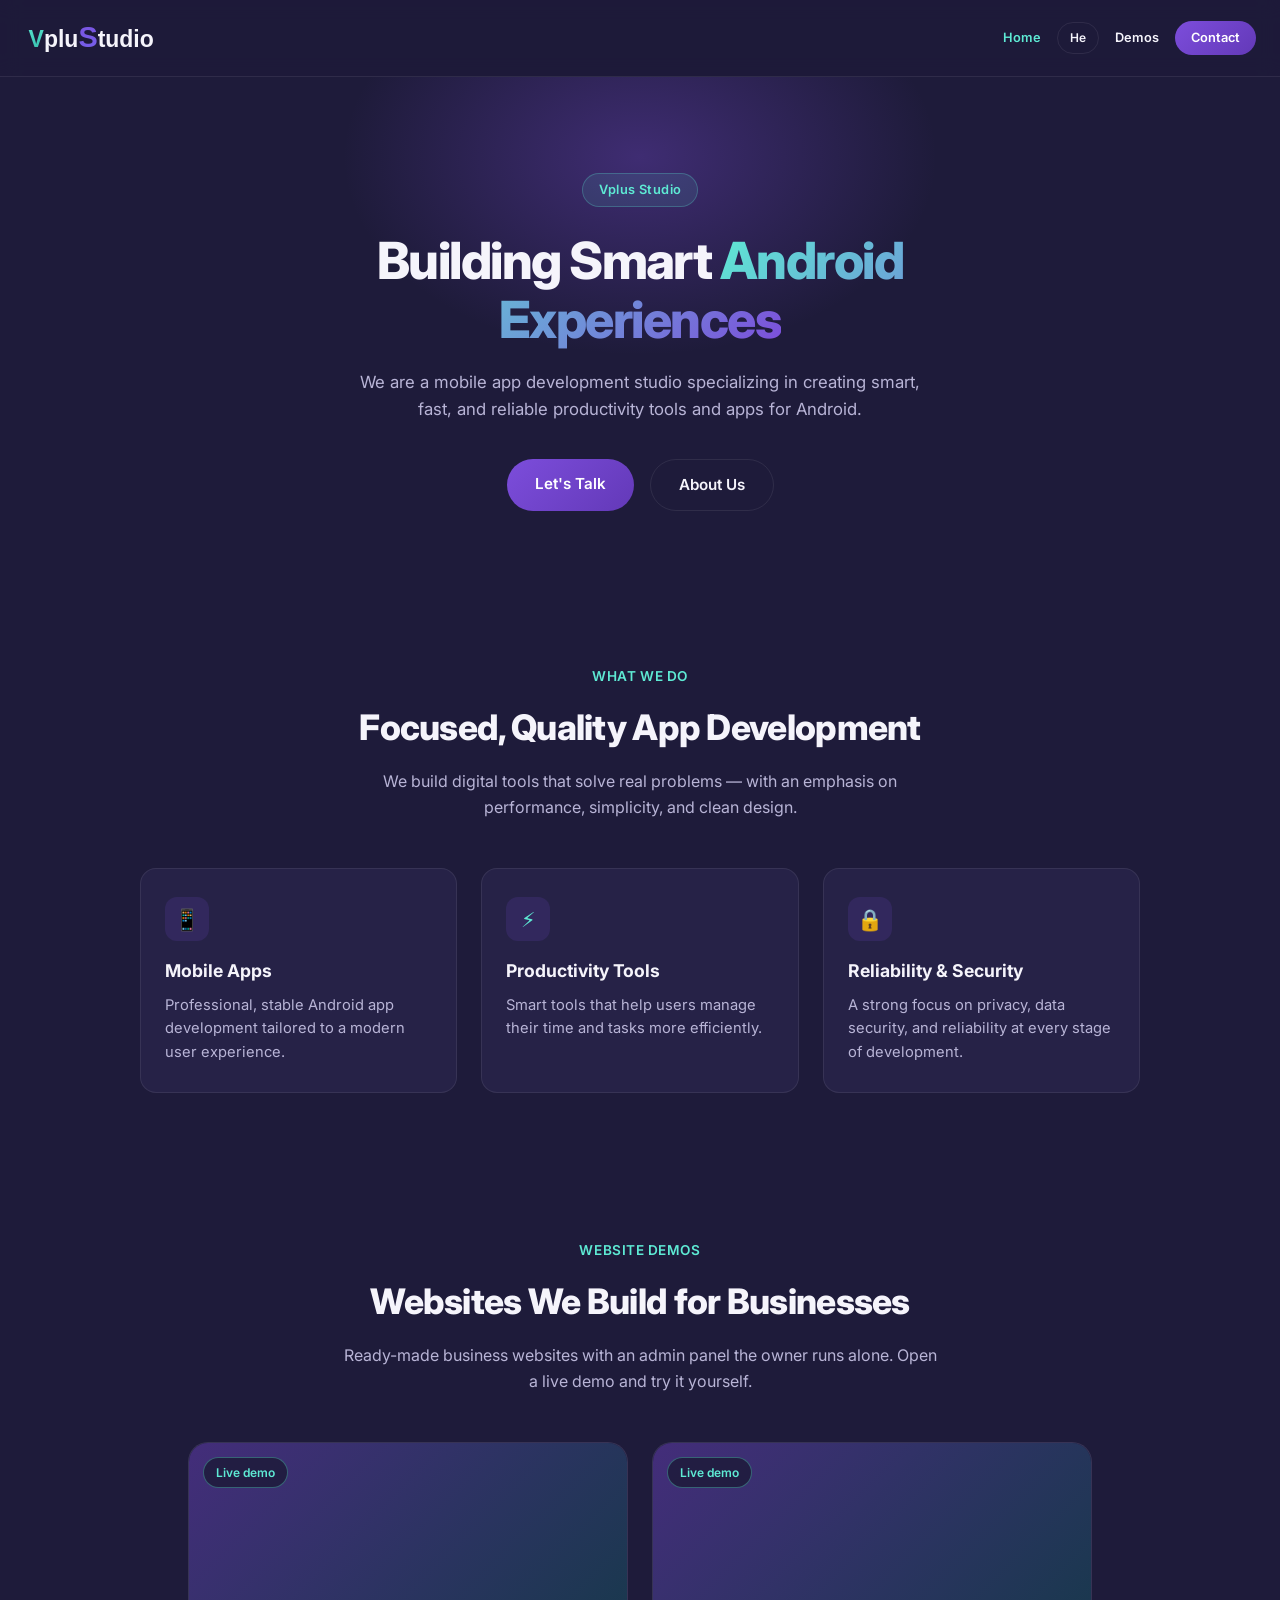
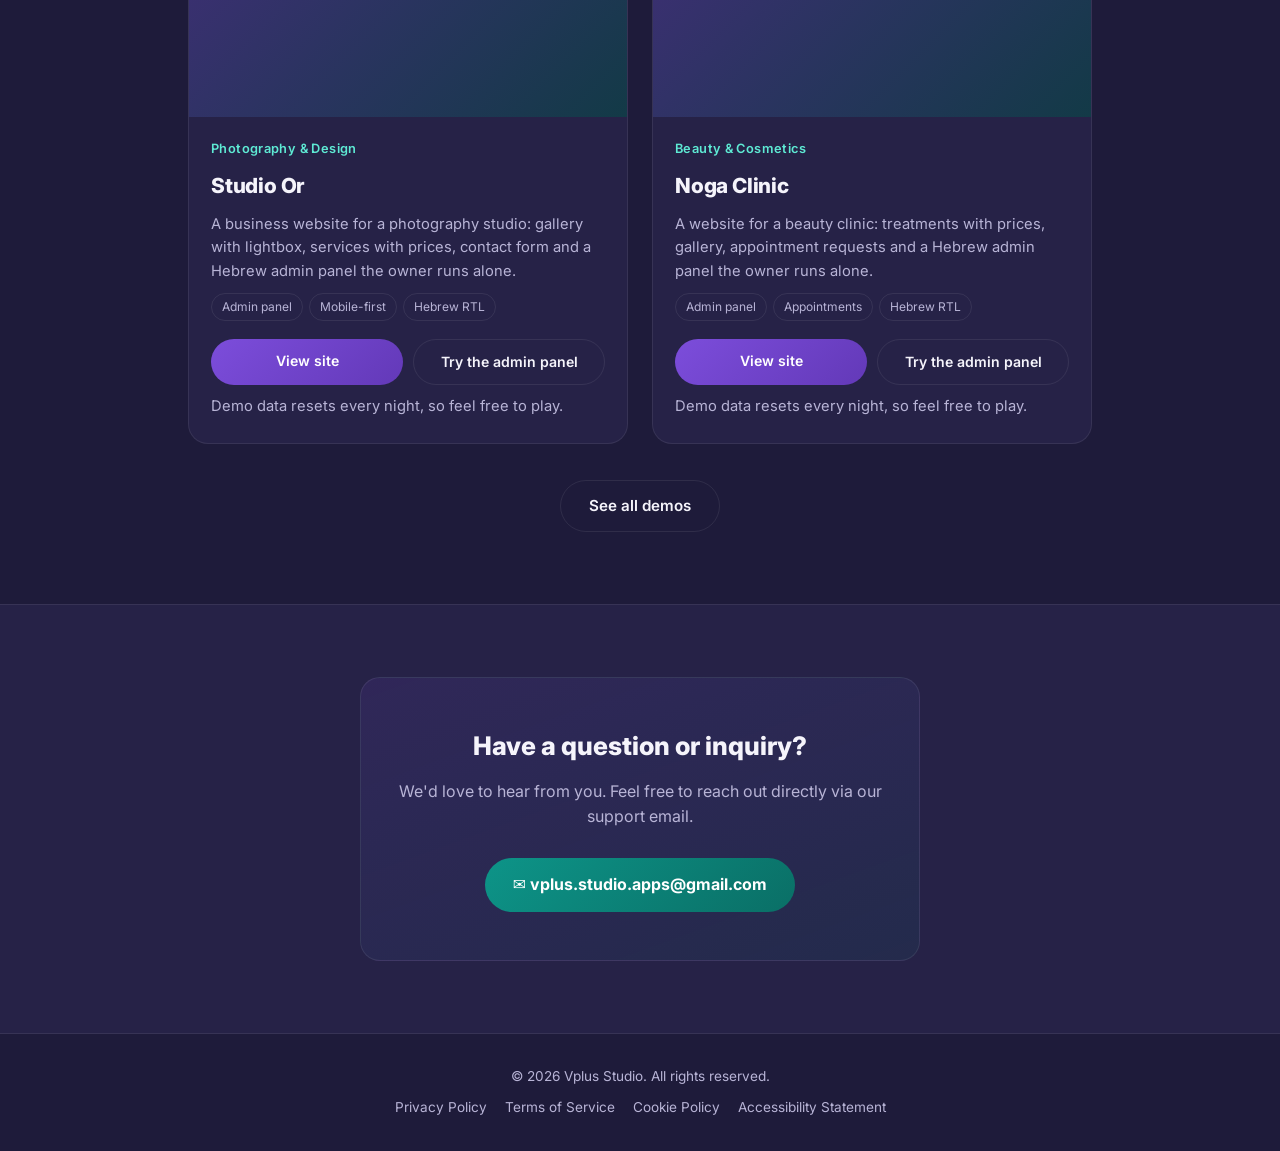
==== commit 4e9fefeb: "feat: add Home link to the main page menu Co-Authored-By: Claude Opus 5.5 <noreply@anthropic.com> Cl" ====
--- a/index.html
+++ b/index.html
@@ -22,6 +22,7 @@
         <img class="logo-img" src="assets/vplus-studio-wordmark-dark.svg" alt="Vplus Studio">
       </div>
       <nav>
+        <a class="nav-link" data-i18n="navHome" href="index.html" aria-current="page">Home</a>
         <button type="button" class="lang-toggle" id="langToggle" onclick="toggleLang()">He</button>
         <a class="nav-link" data-i18n="navDemos" href="demos.html">Demos</a>
         <a class="nav-cta" data-i18n="navCta" href="mailto:vplus.studio.apps@gmail.com">Contact</a>
@@ -107,6 +108,7 @@
     (function () {
       var translations = {
         en: {
+          navHome: "Home",
           navCta: "Contact",
           heroEyebrow: "Vplus Studio",
           heroTitleStart: "Building Smart",
@@ -138,6 +140,7 @@
           langToggleLabel: "He"
         },
         he: {
+          navHome: "דף הבית",
           navCta: "צור קשר",
           heroEyebrow: "Vplus Studio",
           heroTitleStart: "בונים חוויות",
--- a/assets/site.css
+++ b/assets/site.css
@@ -73,6 +73,12 @@
   gap: 12px;
 }
 
+/* The header row is always LTR (logo on the left), but in Hebrew the nav items
+   read right-to-left: the first link (Home) sits on the right. */
+html[dir="rtl"] nav {
+  direction: rtl;
+}
+
 nav a.nav-cta {
   display: inline-block;
   padding: 7px 16px;
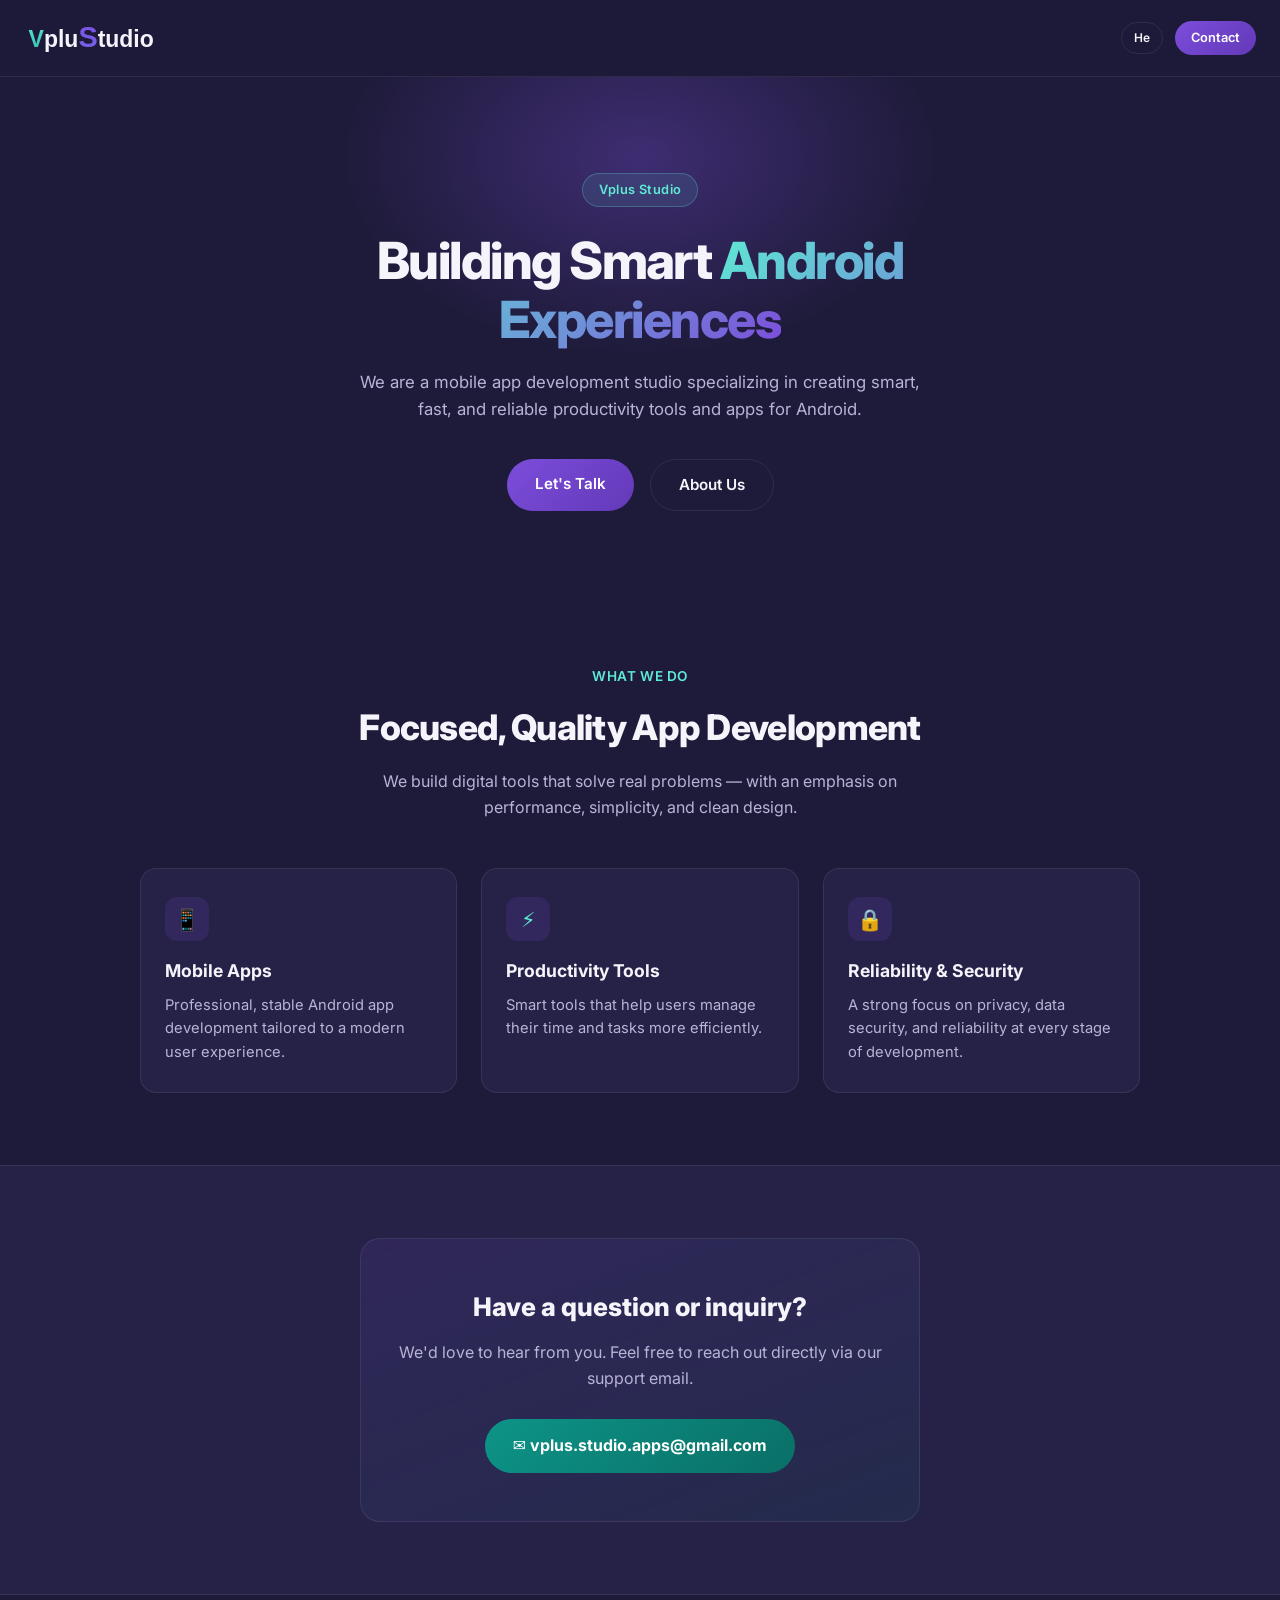
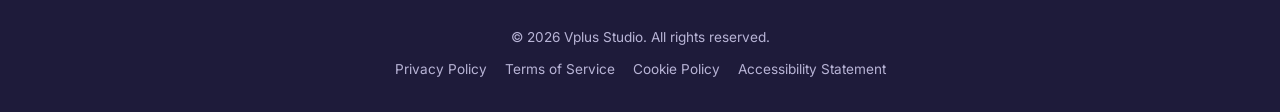
==== commit 762308ff: "fix: remove demos section and nav link from homepage Co-Authored-By: Claude Sonnet 5 <noreply@anthro" ====
--- a/index.html
+++ b/index.html
@@ -12,7 +12,6 @@
 <link rel="preconnect" href="https://fonts.gstatic.com" crossorigin>
 <link href="https://fonts.googleapis.com/css2?family=Inter:wght@400;500;600;700;800&display=swap" rel="stylesheet">
 <link rel="stylesheet" href="assets/site.css">
-<link rel="stylesheet" href="assets/demos.css">
 </head>
 <body>
 
@@ -22,9 +21,7 @@
         <img class="logo-img" src="assets/vplus-studio-wordmark-dark.svg" alt="Vplus Studio">
       </div>
       <nav>
-        <a class="nav-link" data-i18n="navHome" href="index.html" aria-current="page">Home</a>
         <button type="button" class="lang-toggle" id="langToggle" onclick="toggleLang()">He</button>
-        <a class="nav-link" data-i18n="navDemos" href="demos.html">Demos</a>
         <a class="nav-cta" data-i18n="navCta" href="mailto:vplus.studio.apps@gmail.com">Contact</a>
       </nav>
     </div>
@@ -71,18 +68,6 @@
       </div>
     </section>
 
-    <section id="demos">
-      <div class="section-header">
-        <span class="tag" data-i18n="demosTag">Website Demos</span>
-        <h2 data-i18n="demosTitle">Websites We Build for Businesses</h2>
-        <p data-i18n="demosText">Ready-made business websites with an admin panel the owner runs alone. Open a live demo and try it yourself.</p>
-      </div>
-      <div class="demos-grid" data-demos data-demos-limit="2"></div>
-      <div class="demos-more">
-        <a class="btn btn-secondary" data-i18n="demosAllBtn" href="demos.html">See all demos</a>
-      </div>
-    </section>
-
     <section class="contact" id="contact">
       <div class="contact-card">
         <h2 data-i18n="contactTitle">Have a question or inquiry?</h2>
@@ -108,7 +93,6 @@
     (function () {
       var translations = {
         en: {
-          navHome: "Home",
           navCta: "Contact",
           heroEyebrow: "Vplus Studio",
           heroTitleStart: "Building Smart",
@@ -132,15 +116,9 @@
           footerTerms: "Terms of Service",
           footerCookies: "Cookie Policy",
           footerAccessibility: "Accessibility Statement",
-          navDemos: "Demos",
-          demosTag: "Website Demos",
-          demosTitle: "Websites We Build for Businesses",
-          demosText: "Ready-made business websites with an admin panel the owner runs alone. Open a live demo and try it yourself.",
-          demosAllBtn: "See all demos",
           langToggleLabel: "He"
         },
         he: {
-          navHome: "דף הבית",
           navCta: "צור קשר",
           heroEyebrow: "Vplus Studio",
           heroTitleStart: "בונים חוויות",
@@ -164,11 +142,6 @@
           footerTerms: "תנאי שימוש",
           footerCookies: "מדיניות עוגיות",
           footerAccessibility: "הצהרת נגישות",
-          navDemos: "אתרי דמו",
-          demosTag: "אתרי דמו",
-          demosTitle: "אתרים שאנחנו בונים לעסקים",
-          demosText: "אתרי תדמית מוכנים עם לוח ניהול שבעל העסק מפעיל לבד. פתחו דמו חי ונסו בעצמכם.",
-          demosAllBtn: "לכל אתרי הדמו",
           langToggleLabel: "En"
         }
       };
@@ -198,9 +171,6 @@
         try {
           localStorage.setItem("vplus-lang", lang);
         } catch (e) {}
-
-        // Lets assets/demos.js re-render the demo cards in the new language
-        document.dispatchEvent(new CustomEvent("vplus:langchange", { detail: lang }));
       }
 
       function getInitialLang() {
@@ -219,7 +189,6 @@
       applyLang(getInitialLang());
     })();
   </script>
-  <script src="assets/demos.js"></script>
 
 </body>
 </html>
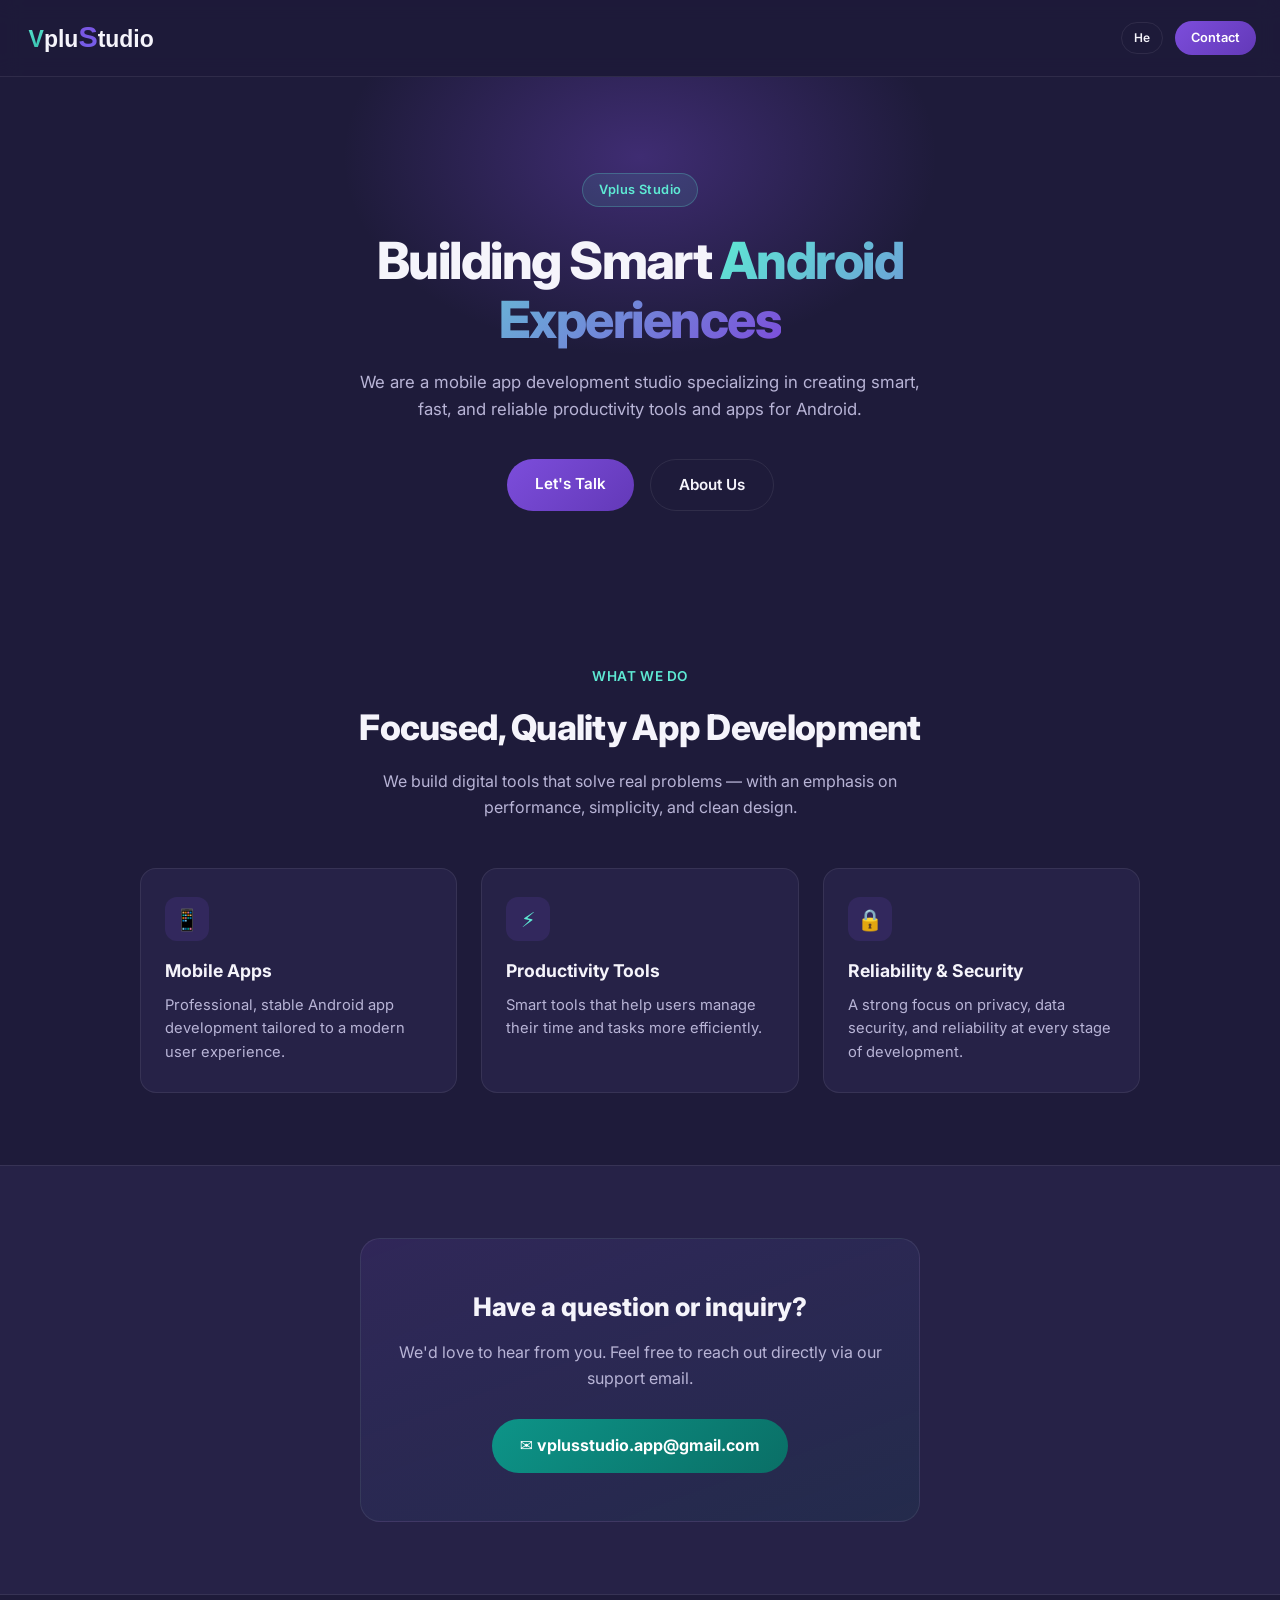
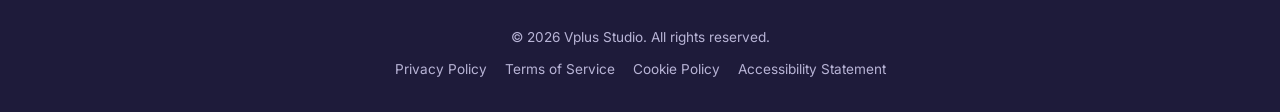
==== commit 2ed2e369: "feat: switch public contact email to vplusstudio.app@gmail.com Co-Authored-By: Claude Sonnet 5 <nore" ====
--- a/index.html
+++ b/index.html
@@ -22,7 +22,7 @@
       </div>
       <nav>
         <button type="button" class="lang-toggle" id="langToggle" onclick="toggleLang()">He</button>
-        <a class="nav-cta" data-i18n="navCta" href="mailto:vplus.studio.apps@gmail.com">Contact</a>
+        <a class="nav-cta" data-i18n="navCta" href="mailto:vplusstudio.app@gmail.com">Contact</a>
       </nav>
     </div>
   </header>
@@ -37,7 +37,7 @@
           and reliable productivity tools and apps for Android.
         </p>
         <div class="hero-actions">
-          <a class="btn btn-primary" data-i18n="heroPrimaryBtn" href="mailto:vplus.studio.apps@gmail.com">Let's Talk</a>
+          <a class="btn btn-primary" data-i18n="heroPrimaryBtn" href="mailto:vplusstudio.app@gmail.com">Let's Talk</a>
           <a class="btn btn-secondary" data-i18n="heroSecondaryBtn" href="#about">About Us</a>
         </div>
       </div>
@@ -72,8 +72,8 @@
       <div class="contact-card">
         <h2 data-i18n="contactTitle">Have a question or inquiry?</h2>
         <p data-i18n="contactText">We'd love to hear from you. Feel free to reach out directly via our support email.</p>
-        <a class="email-link" href="mailto:vplus.studio.apps@gmail.com">
-          ✉️ vplus.studio.apps@gmail.com
+        <a class="email-link" href="mailto:vplusstudio.app@gmail.com">
+          ✉️ vplusstudio.app@gmail.com
         </a>
       </div>
     </section>
